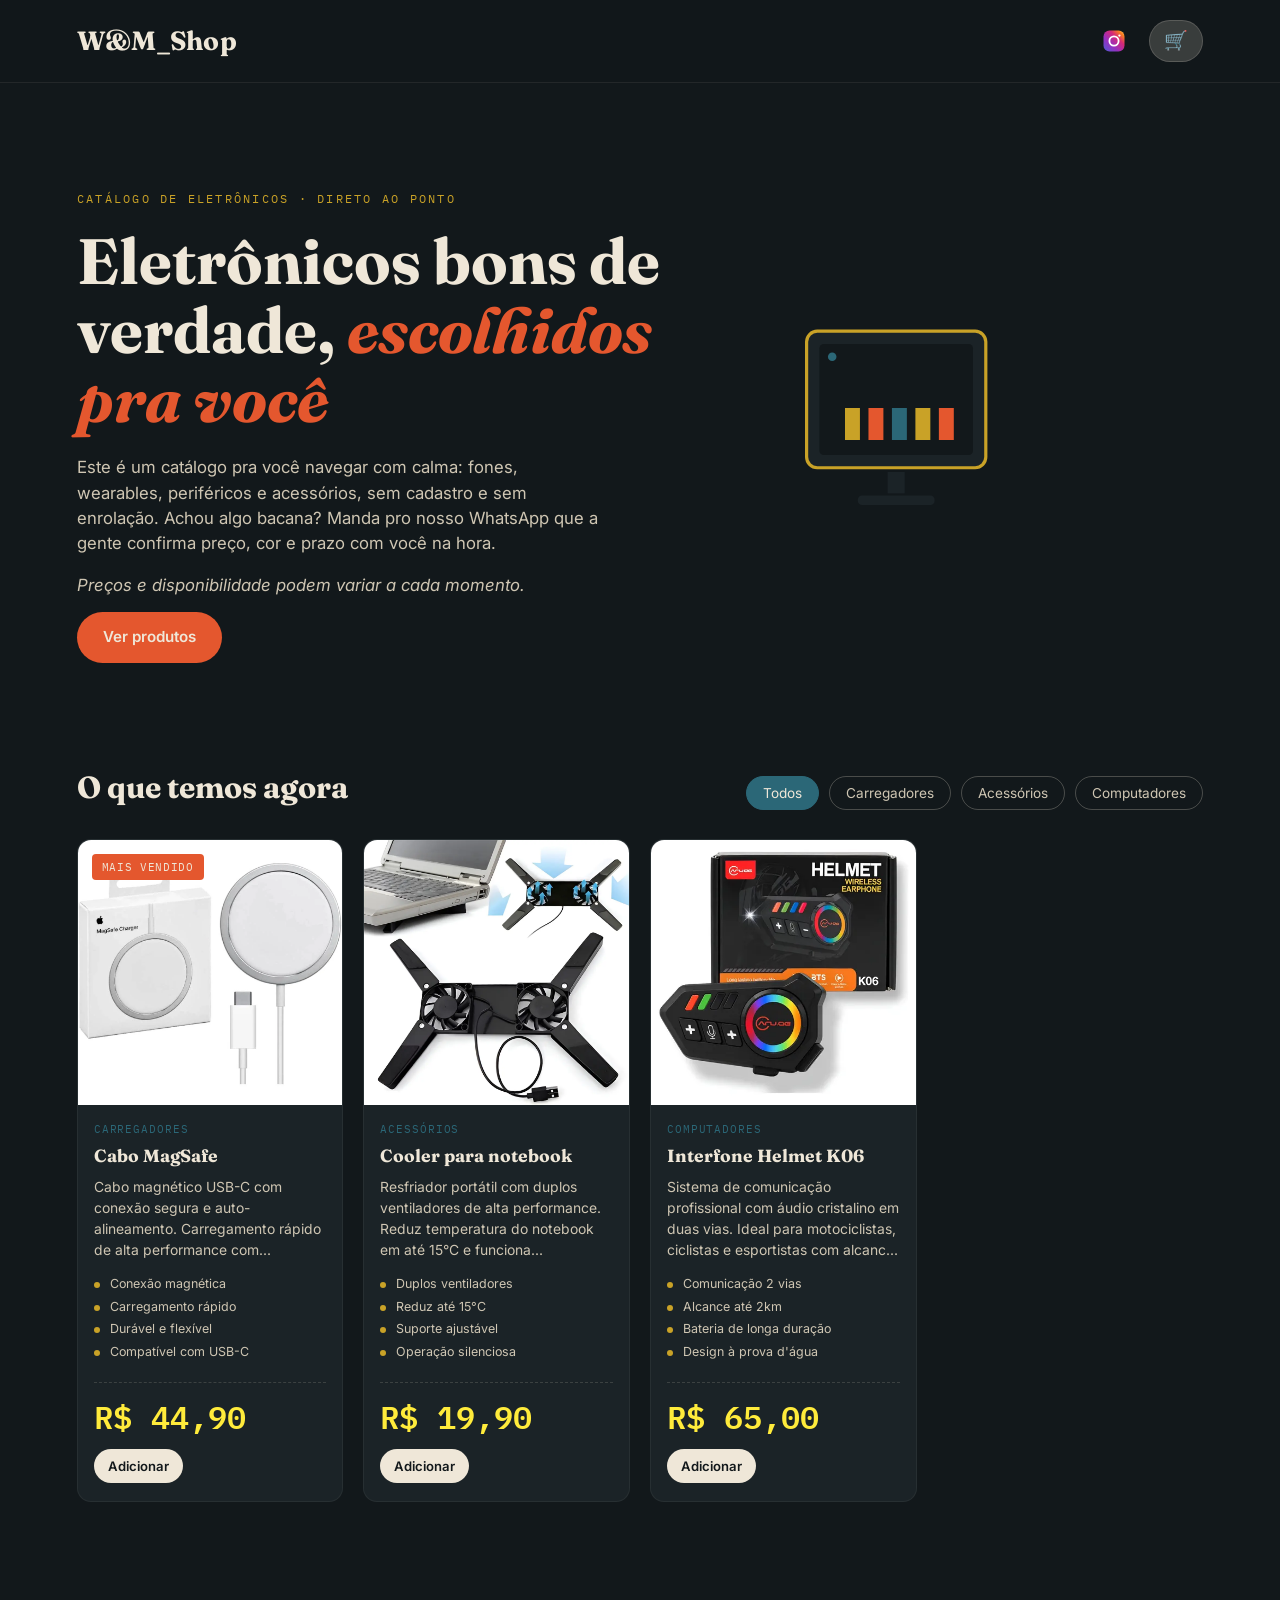
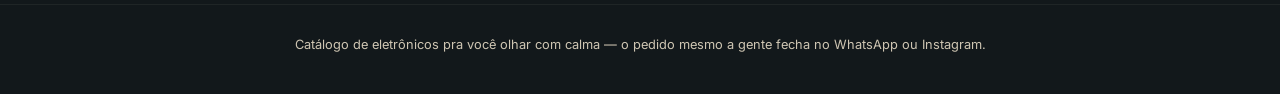
==== index.html @ 08e1e976 "frase alterada" ====
<!DOCTYPE html>
<!--
  ============================================================================
  index.html
  ----------------------------------------------------------------------------
  PACOTE: frontend/  (raiz da landing page)
  RESPONSABILIDADE: estrutura da página. Só HTML — nenhuma lógica aqui.

  Ordem de carregamento dos scripts (importa!):
  1. products.js  -> dados
  2. cart.js      -> estado do carrinho
  3. whatsapp.js  -> monta o link de finalização
  4. main.js      -> junta tudo e desenha na tela
  ============================================================================
-->
<html lang="pt-BR">
<head>
  <meta charset="UTF-8" />
  <meta name="viewport" content="width=device-width, initial-scale=1.0" />
  <title>W&M_Shop</title>
  <link rel="stylesheet" href="css/style.css" />
</head>
<body>

  <!-- ===================== TOPBAR ===================== -->
  <header class="topbar">
    <div class="brand">W&M_Shop</div>
    <div class="topbar-actions">
      <!-- Ícone do Instagram com o fundo em degradê nas cores originais do
           app (roxo → rosa → laranja), pra ficar reconhecível de cara. -->
      <a class="icon-link icon-instagram" id="instagram-link" href="#" target="_blank" rel="noopener" title="Ver no Instagram">
        <svg viewBox="0 0 24 24" width="20" height="20">
          <defs>
            <linearGradient id="igGradTop" x1="0" y1="1" x2="1" y2="0">
              <stop offset="0%" stop-color="#4f5bd5" />
              <stop offset="35%" stop-color="#962fbf" />
              <stop offset="65%" stop-color="#d62976" />
              <stop offset="85%" stop-color="#fa7e1e" />
              <stop offset="100%" stop-color="#feda75" />
            </linearGradient>
          </defs>
          <rect x="1.5" y="1.5" width="21" height="21" rx="6" fill="url(#igGradTop)" />
          <circle cx="12" cy="12" r="4.6" fill="none" stroke="#fff" stroke-width="1.8" />
          <circle cx="17.4" cy="6.6" r="1.15" fill="#fff" />
        </svg>
      </a>
      <button class="cart-toggle" id="cart-toggle" aria-label="Carrinho">
        <span class="cart-icon" aria-hidden="true">🛒</span>
        <span class="cart-count" id="cart-count">0</span>
      </button>
    </div>
  </header>

  <!-- ===================== HERO ===================== -->
  <section class="hero">
    <div class="hero-copy">
      <span class="hero-eyebrow">catálogo de eletrônicos · direto ao ponto</span>
      <h1>Eletrônicos bons de verdade, <em>escolhidos pra você</em></h1>
      <p>
        Este é um catálogo pra você navegar com calma: fones, wearables,
        periféricos e acessórios, sem cadastro e sem enrolação. Achou algo
        bacana? Manda pro nosso WhatsApp que a gente confirma preço, cor e
        prazo com você na hora.
      </p>
      <p class="hero-subtext">
        Preços e disponibilidade podem variar a cada momento.
      </p>
      <div class="hero-actions">
        <a href="#catalogo" class="btn-primary">Ver produtos</a>
      </div>
    </div>

    <!-- Animação decorativa: um computador de frente pro visitante, com uma
         telinha animada (barras tipo "gráfico" pulsando + luz piscando),
         reforçando visualmente "catálogo de eletrônicos" no espaço vazio
         ao lado do texto. Escondida em telas pequenas (ver CSS). -->
    <div class="hero-art" aria-hidden="true">
      <svg viewBox="0 0 240 210" class="chip-svg">
        <g class="monitor-float">
          <!-- base e pé do monitor -->
          <rect x="100" y="150" width="16" height="20" fill="#1B2327" />
          <rect x="72" y="172" width="72" height="9" rx="4" fill="#1B2327" />
          <!-- moldura do monitor -->
          <rect x="24" y="18" width="168" height="128" rx="10" fill="#1B2327" stroke="#C9A227" stroke-width="3" />
          <!-- tela -->
          <rect x="36" y="30" width="144" height="104" rx="4" fill="#12181B" />
          <!-- luz indicadora piscando, tipo "ao vivo" -->
          <circle class="chip-led" cx="48" cy="42" r="4" fill="#2B6777" />
          <!-- barrinhas animadas, tipo gráfico na tela -->
          <rect class="screen-bar bar1" x="60" y="90" width="14" height="30" fill="#C9A227" />
          <rect class="screen-bar bar2" x="82" y="90" width="14" height="30" fill="#E4572E" />
          <rect class="screen-bar bar3" x="104" y="90" width="14" height="30" fill="#2B6777" />
          <rect class="screen-bar bar4" x="126" y="90" width="14" height="30" fill="#C9A227" />
          <rect class="screen-bar bar5" x="148" y="90" width="14" height="30" fill="#E4572E" />
        </g>
      </svg>
    </div>
  </section>

  <!-- ===================== CATÁLOGO ===================== -->
  <section class="catalog-section" id="catalogo">
    <div class="section-heading">
      <h2>O que temos agora</h2>
      <div class="category-filters" id="category-filters"></div>
    </div>
    <div class="product-grid" id="product-grid"></div>
  </section>

  <footer class="footer">
    Catálogo de eletrônicos pra você olhar com calma — o pedido mesmo a gente fecha no WhatsApp ou Instagram.
  </footer>

  <!-- ===================== CARRINHO (DRAWER) ===================== -->
  <div class="cart-overlay" id="cart-overlay"></div>
  <aside class="cart-drawer" id="cart-drawer">
    <div class="cart-header">
      <h3>Sua sacola</h3>
      <button class="cart-close" id="cart-close">✕</button>
    </div>
    <div class="cart-items" id="cart-items"></div>
    <div class="cart-empty" id="cart-empty">
      <span>Sua sacola tá vazia.<br/>Escolhe algo ali no catálogo.</span>
    </div>
    <div class="cart-footer">
      <div class="cart-total-row">
        <span>Total estimado</span>
        <span id="cart-total">R$ 0,00</span>
      </div>
      <button class="btn-whatsapp" id="whatsapp-checkout" disabled>
        <svg viewBox="0 0 24 24" width="18" height="18" fill="currentColor">
          <path d="M12 2a10 10 0 0 0-8.6 15.1L2 22l5.1-1.3A10 10 0 1 0 12 2Zm0 1.8a8.2 8.2 0 0 1 0 16.4 8.1 8.1 0 0 1-4.2-1.2l-.3-.2-3 .8.8-2.9-.2-.3A8.2 8.2 0 0 1 12 3.8Zm-3 4.2c-.2 0-.5 0-.7.3-.2.3-.9.9-.9 2.1s.9 2.5 1 2.6c.1.2 1.8 2.8 4.5 3.9 2.2.9 2.7.7 3.2.7.5 0 1.6-.6 1.8-1.2.2-.6.2-1.2.2-1.3-.1-.1-.3-.2-.5-.3l-2-1c-.3-.1-.5-.1-.6.1l-.9 1.1c-.2.2-.3.2-.6.1-.3-.1-1.2-.5-2.2-1.4-.8-.7-1.4-1.6-1.5-1.9-.2-.3 0-.4.1-.6l.5-.6c.2-.2.2-.4.3-.6.1-.2 0-.4 0-.6l-.9-2.1c-.2-.5-.4-.4-.6-.4h-.6Z"/>
        </svg>
        Fechar pedido no WhatsApp
      </button>
      <a class="btn-instagram" id="instagram-cart-link" href="#" target="_blank" rel="noopener">
        <svg viewBox="0 0 24 24" width="16" height="16" fill="none" stroke="currentColor" stroke-width="1.8">
          <rect x="3" y="3" width="18" height="18" rx="5" />
          <circle cx="12" cy="12" r="4.2" />
          <circle cx="17.2" cy="6.8" r="1.1" fill="currentColor" stroke="none" />
        </svg>
        Fechar pedido no Instagram
      </a>
      <p class="cart-note">
        Você vai pro WhatsApp/Instagram com o pedido já escrito.
      </p>
    </div>
  </aside>

  <!-- ===================== AVISO DE ITEM ADICIONADO (toast) ===================== -->
  <!-- Some sozinho depois de alguns segundos, ou some se o cliente clicar nele
       para ir direto pro carrinho. Fica escondido por padrão (classe is-visible
       controla a exibição, alternada pelo main.js). -->
  <button class="cart-toast" id="cart-toast">
    <span class="cart-toast-check">✓</span>
    <span class="cart-toast-text">
      <span class="cart-toast-title">Item adicionado</span>
      <span class="cart-toast-cta">Finalizar compra e ir para carrinho →</span>
    </span>
  </button>

  <!-- Scripts: dados -> estado -> integração -> interface -->
  <script src="js/products.js"></script>
  <script src="js/cart.js"></script>
  <script src="js/whatsapp.js"></script>
  <script src="js/social.js"></script>
  <script src="js/main.js"></script>
</body>
</html>
---- css/style.css ----
/* ==========================================================================
   style.css
   --------------------------------------------------------------------------
   PACOTE: frontend/css
   RESPONSABILIDADE: toda a aparência visual do catálogo.

   Esta é a paleta e o fundo da primeira versão do projeto (tema escuro,
   editorial), reaplicados por cima de todas as melhorias feitas depois:
   grid responsivo (2/3/4 colunas), animação do computador no hero, toast
   de "item adicionado", pulso no ícone da sacola e as cores de marca do
   Instagram/WhatsApp.

   Paleta:
   --ink       #12181B  fundo principal (azul-petróleo bem escuro)
   --ink-soft  #1B2327  fundo dos cards e do carrinho
   --paper     #EFE7D8  texto claro / papel
   --paper-dim #CFC6B3  texto secundário
   --coral     #E4572E  acento principal (CTAs, tags de destaque)
   --teal      #2B6777  acento secundário (categorias, detalhes, hover)
   --gold      #C9A227  acento terciário (preços, selos)
   --instagram #C1366E  cor de marca usada só no rótulo/ícone do Instagram

   Tipografia:
   --font-display: "Fraunces"       -> títulos, personalidade editorial
   --font-body:    "Inter"          -> textos corridos
   --font-mono:    "IBM Plex Mono"  -> preços e rótulos (efeito "etiqueta")
   ========================================================================== */

@import url("https://fonts.googleapis.com/css2?family=Fraunces:ital,wght@0,600;0,700;1,500&family=Inter:wght@400;500;600&family=IBM+Plex+Mono:wght@500;600&display=swap");

:root {
  --ink: #12181b;
  --ink-soft: #1b2327;
  --paper: #efe7d8;
  --paper-dim: #cfc6b3;
  --coral: #e4572e;
  --teal: #2b6777;
  --gold: #c9a227;
  --instagram: #c1366e;

  --font-display: "Fraunces", serif;
  --font-body: "Inter", sans-serif;
  --font-mono: "IBM Plex Mono", monospace;

  --radius: 14px;
}

* { box-sizing: border-box; }
html { scroll-behavior: smooth; }

body {
  margin: 0;
  background: var(--ink);
  color: var(--paper);
  font-family: var(--font-body);
  line-height: 1.5;
}

img { max-width: 100%; display: block; }
button { font-family: inherit; cursor: pointer; border: none; }

/* ---------- Topbar ---------- */

.topbar {
  position: sticky;
  top: 0;
  z-index: 20;
  display: flex;
  align-items: center;
  justify-content: space-between;
  padding: 18px 6vw;
  background: rgba(18, 24, 27, 0.9);
  backdrop-filter: blur(8px);
  border-bottom: 1px solid rgba(239, 231, 216, 0.08);
}

/* Nome da loja um pouco maior, como pedido, pra ler de longe fácil */
.brand {
  font-family: var(--font-display);
  font-weight: 700;
  font-size: 1.65rem;
  letter-spacing: 0.01em;
}
.brand span { color: var(--coral); }

.topbar-actions { display: flex; align-items: center; gap: 12px; }

.icon-link {
  display: flex;
  align-items: center;
  justify-content: center;
  width: 40px;
  height: 40px;
  border-radius: 999px;
  border: 1px solid rgba(239, 231, 216, 0.3);
  color: var(--paper);
  font-size: 1.1rem;
  text-decoration: none;
  transition: border-color 0.15s ease, transform 0.15s ease;
}
.icon-link:hover { border-color: var(--teal); transform: translateY(-1px); }

/* Ícone do Instagram: mantém as cores originais do app (degradê), então
   não deixamos a borda/hover genéricos do .icon-link disfarçarem isso. */
.icon-instagram {
  border: none;
  border-radius: 8px;
  overflow: hidden;
  width: 46px;
  height: 46px;
}
.icon-instagram:hover { transform: scale(1.06); }

.icon-instagram svg {
  width: 24px;
  height: 24px;
  display: block;
}

.cart-toggle {
  position: relative;
  background: rgba(239, 231, 216, 0.18);
  color: var(--paper);
  padding: 10px 14px;
  border-radius: 999px;
  font-weight: 600;
  font-size: 0.9rem;
  display: flex;
  align-items: center;
  justify-content: center;
  gap: 8px;
  transform-origin: center;
  transition: transform 0.15s ease;
  border: 1px solid rgba(239, 231, 216, 0.18);
}
.cart-toggle:hover { transform: translateY(-1px); }

.cart-icon {
  font-size: 1.2rem;
  line-height: 1;
  display: inline-flex;
  align-items: center;
  justify-content: center;
}

/* Animação de "pulso" ao adicionar item — reservada só para este momento. */
@keyframes cart-bump {
  0%   { transform: scale(1); }
  35%  { transform: scale(1.16); }
  100% { transform: scale(1); }
}
.cart-toggle.is-bumping { animation: cart-bump 0.32s ease; }

.cart-count {
  background: var(--coral);
  color: var(--paper);
  font-family: var(--font-mono);
  font-size: 0.75rem;
  min-width: 20px;
  height: 20px;
  border-radius: 999px;
  display: none;
  align-items: center;
  justify-content: center;
  padding: 0 5px;
}
.cart-count.is-visible { display: flex; }

/* ---------- Hero ---------- */

.hero {
  position: relative;
  display: flex;
  align-items: center;
  gap: 5vw;
  padding: 8vw 6vw 6vw;
  overflow: hidden;
}

.hero-copy { max-width: 640px; flex: 1; }

.hero-eyebrow {
  font-family: var(--font-mono);
  font-size: 0.78rem;
  letter-spacing: 0.18em;
  text-transform: uppercase;
  color: var(--gold);
  display: inline-block;
  margin-bottom: 18px;
}

.hero h1 {
  font-family: var(--font-display);
  font-weight: 700;
  font-size: clamp(2.4rem, 5.6vw, 4rem);
  line-height: 1.08;
  margin: 0 0 22px;
}
.hero h1 em { font-style: italic; color: var(--coral); }

.hero p {
  max-width: 48ch;
  color: var(--paper-dim);
  font-size: 1.05rem;
  margin-bottom: 14px;
}

.hero-subtext {
  font-size: 0.92rem;
  color: var(--gold);
  font-style: italic;
  margin-bottom: 26px;
}

.btn-primary {
  display: inline-block;
  background: var(--coral);
  color: var(--paper);
  padding: 14px 26px;
  border-radius: 999px;
  font-weight: 600;
  font-size: 0.95rem;
  text-decoration: none;
  transition: transform 0.15s ease, box-shadow 0.15s ease;
}
.btn-primary:hover { transform: translateY(-2px); box-shadow: 0 10px 24px rgba(228, 87, 46, 0.35); }

/* ---------- Animação decorativa do hero (computador) ---------- */

.hero-art {
  flex-shrink: 0;
  width: clamp(160px, 20vw, 260px);
  display: flex;
  align-items: center;
  justify-content: center;
}
.chip-svg { width: 100%; height: auto; overflow: visible; }

@keyframes monitor-float {
  0%, 100% { transform: translateY(0); }
  50% { transform: translateY(-10px); }
}
.monitor-float { animation: monitor-float 4.5s ease-in-out infinite; transform-origin: center; }

@keyframes led-blink {
  0%, 100% { opacity: 1; }
  50% { opacity: 0.25; }
}
.chip-led { animation: led-blink 1.6s ease-in-out infinite; }

.screen-bar {
  transform-box: fill-box;
  transform-origin: bottom;
  animation: bar-pulse 1.8s ease-in-out infinite;
}
@keyframes bar-pulse {
  0%, 100% { transform: scaleY(0.4); }
  50% { transform: scaleY(1); }
}
.bar1 { animation-delay: 0s; }
.bar2 { animation-delay: 0.25s; }
.bar3 { animation-delay: 0.5s; }
.bar4 { animation-delay: 0.75s; }
.bar5 { animation-delay: 0.35s; }

/* ---------- Filtros ---------- */

.catalog-section { padding: 2vw 6vw 8vw; }

.section-heading {
  display: flex;
  align-items: baseline;
  justify-content: space-between;
  flex-wrap: wrap;
  gap: 14px;
  margin-bottom: 28px;
}

.section-heading h2 {
  font-family: var(--font-display);
  font-size: 1.9rem;
  margin: 0;
}

.category-filters { display: flex; gap: 10px; flex-wrap: wrap; }

.filter-chip {
  background: transparent;
  border: 1px solid rgba(239, 231, 216, 0.25);
  color: var(--paper-dim);
  padding: 8px 16px;
  border-radius: 999px;
  font-size: 0.85rem;
  transition: all 0.15s ease;
}
.filter-chip.is-active,
.filter-chip:hover { background: var(--teal); border-color: var(--teal); color: var(--paper); }

/* ---------- Grid de produtos ---------- */
/* Mobile: 2 por fileira. Tablet: 3. Desktop amplo: 4. */

.product-grid {
  display: grid;
  grid-template-columns: repeat(2, 1fr);
  gap: 20px 14px;
}
@media (min-width: 720px) {
  .product-grid { grid-template-columns: repeat(3, 1fr); gap: 22px 20px; }
}
@media (min-width: 1140px) {
  .product-grid { grid-template-columns: repeat(4, 1fr); }
}

.product-card {
  position: relative;
  background: var(--ink-soft);
  border-radius: var(--radius);
  overflow: hidden;
  border: 1px solid rgba(239, 231, 216, 0.06);
  display: flex;
  flex-direction: column;
  transition: transform 0.18s ease, border-color 0.18s ease;
}
.product-card:hover { transform: translateY(-4px); border-color: rgba(228, 87, 46, 0.4); }

.product-tag {
  position: absolute;
  top: 14px;
  left: 14px;
  z-index: 2;
  background: var(--coral);
  color: var(--paper);
  font-family: var(--font-mono);
  font-size: 0.68rem;
  letter-spacing: 0.06em;
  text-transform: uppercase;
  padding: 5px 10px;
  border-radius: 4px;
}

.product-media {
  aspect-ratio: 1 / 1;
  background: var(--ink);
}
.product-media img { width: 100%; height: 100%; object-fit: cover; }

.product-body { padding: 16px 16px 18px; display: flex; flex-direction: column; gap: 6px; flex: 1; }

.product-category {
  font-family: var(--font-mono);
  font-size: 0.7rem;
  text-transform: uppercase;
  letter-spacing: 0.08em;
  color: var(--teal);
}

.product-name { font-family: var(--font-display); font-size: 1.1rem; margin: 2px 0 4px; line-height: 1.25; }

/* Descrição com mais espaço, como pedido */
.product-desc {
  color: var(--paper-dim);
  font-size: 0.87rem;
  margin: 0 0 8px;
  line-height: 1.5;
  display: -webkit-box;
  -webkit-line-clamp: 4;
  -webkit-box-orient: vertical;
  overflow: hidden;
}

.product-features {
  list-style: none;
  padding: 0;
  margin: 0 0 14px;
  display: flex;
  flex-direction: column;
  gap: 4px;
}
.product-features li {
  font-size: 0.78rem;
  color: var(--paper-dim);
  padding-left: 16px;
  position: relative;
}
.product-features li::before {
  content: "";
  position: absolute;
  left: 0;
  top: 7px;
  width: 6px;
  height: 6px;
  background: var(--gold);
  border-radius: 50%;
}

.product-footer {
  margin-top: auto;
  display: flex;
  align-items: center;
  justify-content: space-between;
  padding-top: 10px;
  border-top: 1px dashed rgba(239, 231, 216, 0.15);
  gap: 8px;
  flex-wrap: wrap;
}

.product-price { font-family: var(--font-mono); font-weight: 600; color: #FFEB3B; font-size: 2rem; }

.btn-add {
  background: var(--paper);
  color: var(--ink);
  font-weight: 600;
  font-size: 0.82rem;
  padding: 9px 14px;
  border-radius: 999px;
}
.btn-add:hover { background: var(--coral); color: var(--paper); }

/* ---------- Carrinho (drawer) ---------- */

.cart-overlay {
  position: fixed;
  inset: 0;
  background: rgba(0, 0, 0, 0.5);
  opacity: 0;
  pointer-events: none;
  transition: opacity 0.2s ease;
  z-index: 30;
}
.cart-overlay.is-open { opacity: 1; pointer-events: auto; }

.cart-drawer {
  position: fixed;
  top: 0;
  right: 0;
  height: 100%;
  width: min(400px, 92vw);
  background: var(--ink-soft);
  border-left: 1px solid rgba(239, 231, 216, 0.1);
  z-index: 31;
  transform: translateX(100%);
  transition: transform 0.25s ease;
  display: flex;
  flex-direction: column;
}
.cart-drawer.is-open { transform: translateX(0); }

.cart-header {
  padding: 20px 22px;
  display: flex;
  align-items: center;
  justify-content: space-between;
  border-bottom: 1px solid rgba(239, 231, 216, 0.08);
}
.cart-header h3 { font-family: var(--font-display); margin: 0; font-size: 1.3rem; }
.cart-close { background: transparent; color: var(--paper); font-size: 1.3rem; }

.cart-items { flex: 1; overflow-y: auto; padding: 14px 22px; display: flex; flex-direction: column; gap: 14px; }

.cart-empty {
  display: flex;
  flex-direction: column;
  align-items: center;
  justify-content: center;
  color: var(--paper-dim);
  gap: 8px;
  padding: 40px 0;
  text-align: center;
  font-size: 0.9rem;
}

.cart-item {
  display: grid;
  grid-template-columns: 56px 1fr auto;
  gap: 12px;
  align-items: center;
}
.cart-item img { width: 56px; height: 56px; object-fit: cover; border-radius: 8px; }
.cart-item-name { margin: 0; font-size: 0.88rem; font-weight: 500; }
.cart-item-price { margin: 2px 0 6px; font-family: var(--font-mono); font-size: 1.2rem; color: #FFEB3B; }

.qty-control { display: flex; align-items: center; gap: 10px; }
.qty-btn {
  background: rgba(239, 231, 216, 0.08);
  color: var(--paper);
  width: 22px;
  height: 22px;
  border-radius: 6px;
  font-size: 0.9rem;
  line-height: 1;
}
.cart-item-remove { background: transparent; color: var(--paper-dim); font-size: 0.9rem; }
.cart-item-remove:hover { color: var(--coral); }

.cart-footer {
  padding: 18px 22px 22px;
  border-top: 1px solid rgba(239, 231, 216, 0.08);
}
.cart-total-row {
  display: flex;
  justify-content: space-between;
  align-items: baseline;
  margin-bottom: 14px;
}
.cart-total-row span:first-child { color: var(--paper-dim); font-size: 0.85rem; }
.cart-total-row span:last-child { font-family: var(--font-mono); font-size: 1.8rem; color: #FFEB3B; }

.btn-whatsapp {
  width: 100%;
  background: #25d366;
  color: #0b3d20;
  padding: 14px;
  border-radius: 999px;
  font-weight: 700;
  font-size: 0.95rem;
  display: flex;
  align-items: center;
  justify-content: center;
  gap: 8px;
  transition: transform 0.15s ease;
}
.btn-whatsapp:hover:not(:disabled) { transform: translateY(-2px); }
.btn-whatsapp:disabled { opacity: 0.4; cursor: not-allowed; }

/* Rótulo do Instagram no carrinho, nas cores de marca (rosa/roxo) */
.btn-instagram {
  width: 100%;
  margin-top: 10px;
  background: transparent;
  border: 1.5px solid var(--instagram);
  color: var(--instagram);
  padding: 12px;
  border-radius: 999px;
  font-weight: 600;
  font-size: 0.85rem;
  display: flex;
  align-items: center;
  justify-content: center;
  gap: 8px;
  text-decoration: none;
  transition: background 0.15s ease, color 0.15s ease;
}
.btn-instagram:hover { background: var(--instagram); color: var(--paper); }

.cart-note {
  margin: 10px 0 0;
  font-size: 0.72rem;
  color: var(--paper-dim);
  text-align: center;
}

/* ---------- Toast: "item adicionado, finalizar pedido" ---------- */

.cart-toast {
  position: fixed;
  right: 24px;
  bottom: 24px;
  z-index: 32;
  display: flex;
  align-items: center;
  gap: 12px;
  background: var(--ink-soft);
  color: var(--paper);
  padding: 14px 20px;
  border-radius: 999px;
  border: 1.5px solid var(--gold);
  box-shadow: 0 8px 24px rgba(0,0,0,0.4);
  max-width: min(340px, calc(100vw - 32px));
  text-align: left;

  opacity: 0;
  transform: translateY(16px) scale(0.96);
  pointer-events: none;
  transition: opacity 0.22s ease, transform 0.22s ease;
}
.cart-toast.is-visible {
  opacity: 1;
  transform: translateY(0) scale(1);
  pointer-events: auto;
}

.cart-toast-check {
  flex-shrink: 0;
  width: 28px;
  height: 28px;
  border-radius: 50%;
  background: var(--teal);
  color: var(--paper);
  display: flex;
  align-items: center;
  justify-content: center;
  font-size: 0.9rem;
  font-weight: 700;
}

.cart-toast-text {
  display: flex;
  flex-direction: column;
  gap: 2px;
  font-size: 0.82rem;
  line-height: 1.3;
}
.cart-toast-title { color: var(--paper); font-weight: 600; font-size: 0.76rem; opacity: 0.85; }
.cart-toast-cta { color: var(--gold); font-weight: 700; font-size: 0.88rem; }

/* ---------- Rodapé ---------- */

.footer {
  padding: 30px 6vw 40px;
  text-align: center;
  color: var(--paper-dim);
  font-size: 0.8rem;
  border-top: 1px solid rgba(239, 231, 216, 0.06);
}

/* ---------- Responsivo ---------- */

@media (max-width: 860px) {
  .hero-art { width: clamp(110px, 26vw, 160px); }
}

@media (max-width: 640px) {
  .hero { flex-direction: column; align-items: flex-start; gap: 24px; padding: 12vw 5vw 8vw; }
  .hero-art { width: 130px; align-self: center; }
  .topbar { padding: 16px 5vw; }
  .brand { font-size: 1.3rem; }
}

@media (max-width: 460px) {
  .product-grid { gap: 14px 10px; }
  .product-body { padding: 12px 12px 14px; }
  .product-name { font-size: 0.92rem; }
  .product-desc { -webkit-line-clamp: 2; font-size: 0.78rem; }
  .product-features { display: none; }
  .product-footer { flex-direction: column; align-items: flex-start; gap: 8px; }
  .btn-add { width: 100%; text-align: center; }
  .cart-toast { right: 12px; bottom: 12px; left: 12px; max-width: none; }
}
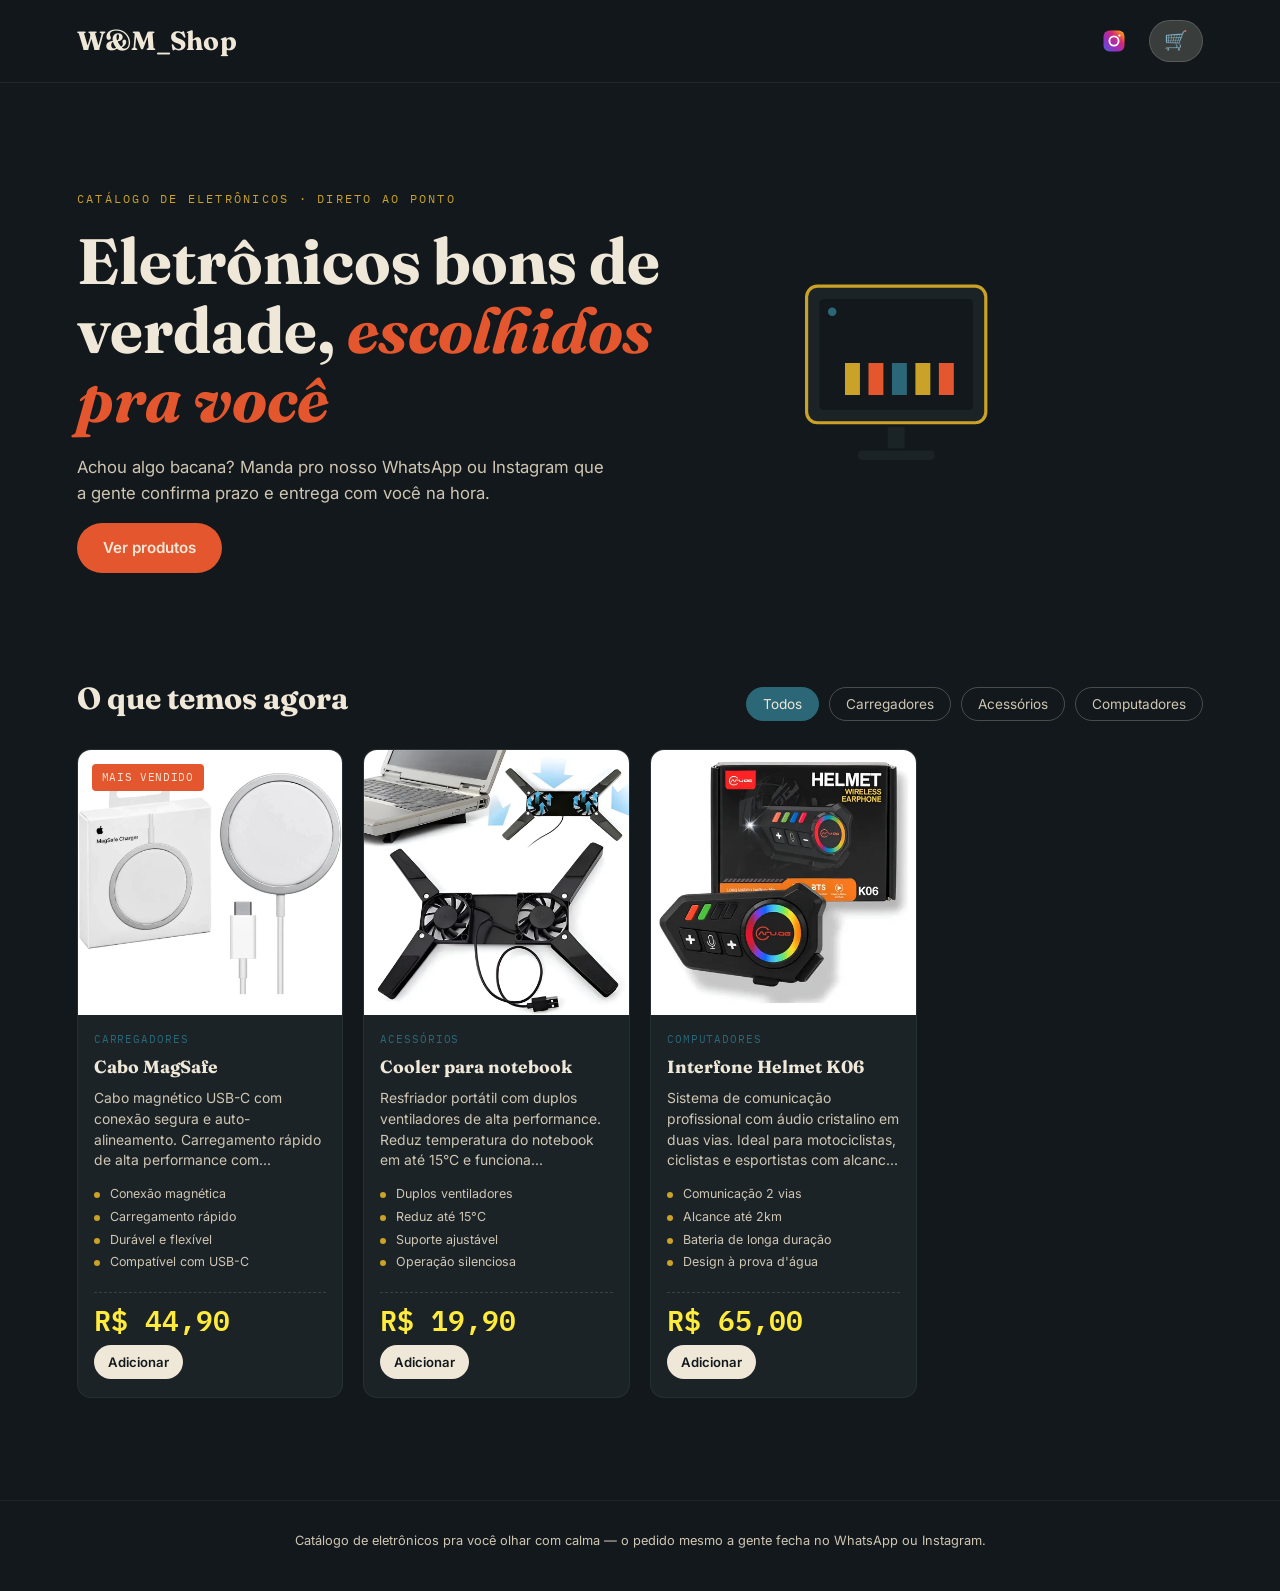
==== commit 7e7df016: "texto editado" ====
--- a/index.html
+++ b/index.html
@@ -57,13 +57,12 @@
       <span class="hero-eyebrow">catálogo de eletrônicos · direto ao ponto</span>
       <h1>Eletrônicos bons de verdade, <em>escolhidos pra você</em></h1>
       <p>
-        Este é um catálogo pra você navegar com calma: fones, wearables,
-        periféricos e acessórios, sem cadastro e sem enrolação. Achou algo
-        bacana? Manda pro nosso WhatsApp que a gente confirma preço, cor e
-        prazo com você na hora.
+        Achou algo
+        bacana? Manda pro nosso WhatsApp ou Instagram que a gente confirma prazo e entrega
+        com você na hora.
       </p>
       <p class="hero-subtext">
-        Preços e disponibilidade podem variar a cada momento.
+  
       </p>
       <div class="hero-actions">
         <a href="#catalogo" class="btn-primary">Ver produtos</a>
--- a/css/style.css
+++ b/css/style.css
@@ -404,7 +404,13 @@
   flex-wrap: wrap;
 }
 
-.product-price { font-family: var(--font-mono); font-weight: 600; color: #FFEB3B; font-size: 2rem; }
+.product-price {
+  font-family: var(--font-mono);
+  font-weight: 600;
+  color: #FFEB3B;
+  font-size: clamp(1.15rem, 2.2vw, 2rem);
+  line-height: 1.2;
+}
 
 .btn-add {
   background: var(--paper);
@@ -477,7 +483,12 @@
 }
 .cart-item img { width: 56px; height: 56px; object-fit: cover; border-radius: 8px; }
 .cart-item-name { margin: 0; font-size: 0.88rem; font-weight: 500; }
-.cart-item-price { margin: 2px 0 6px; font-family: var(--font-mono); font-size: 1.2rem; color: #FFEB3B; }
+.cart-item-price {
+  margin: 2px 0 6px;
+  font-family: var(--font-mono);
+  font-size: clamp(0.95rem, 2.5vw, 1.2rem);
+  color: #FFEB3B;
+}
 
 .qty-control { display: flex; align-items: center; gap: 10px; }
 .qty-btn {
@@ -503,7 +514,11 @@
   margin-bottom: 14px;
 }
 .cart-total-row span:first-child { color: var(--paper-dim); font-size: 0.85rem; }
-.cart-total-row span:last-child { font-family: var(--font-mono); font-size: 1.8rem; color: #FFEB3B; }
+.cart-total-row span:last-child {
+  font-family: var(--font-mono);
+  font-size: clamp(1.25rem, 5vw, 1.8rem);
+  color: #FFEB3B;
+}
 
 .btn-whatsapp {
   width: 100%;
@@ -547,6 +562,23 @@
   font-size: 0.72rem;
   color: var(--paper-dim);
   text-align: center;
+}
+
+@media (max-width: 640px) {
+  .product-footer {
+    flex-direction: column;
+    align-items: stretch;
+  }
+
+  .product-price {
+    font-size: clamp(1.1rem, 6vw, 1.7rem);
+    width: 100%;
+  }
+
+  .btn-add {
+    width: 100%;
+    min-height: 42px;
+  }
 }
 
 /* ---------- Toast: "item adicionado, finalizar pedido" ---------- */
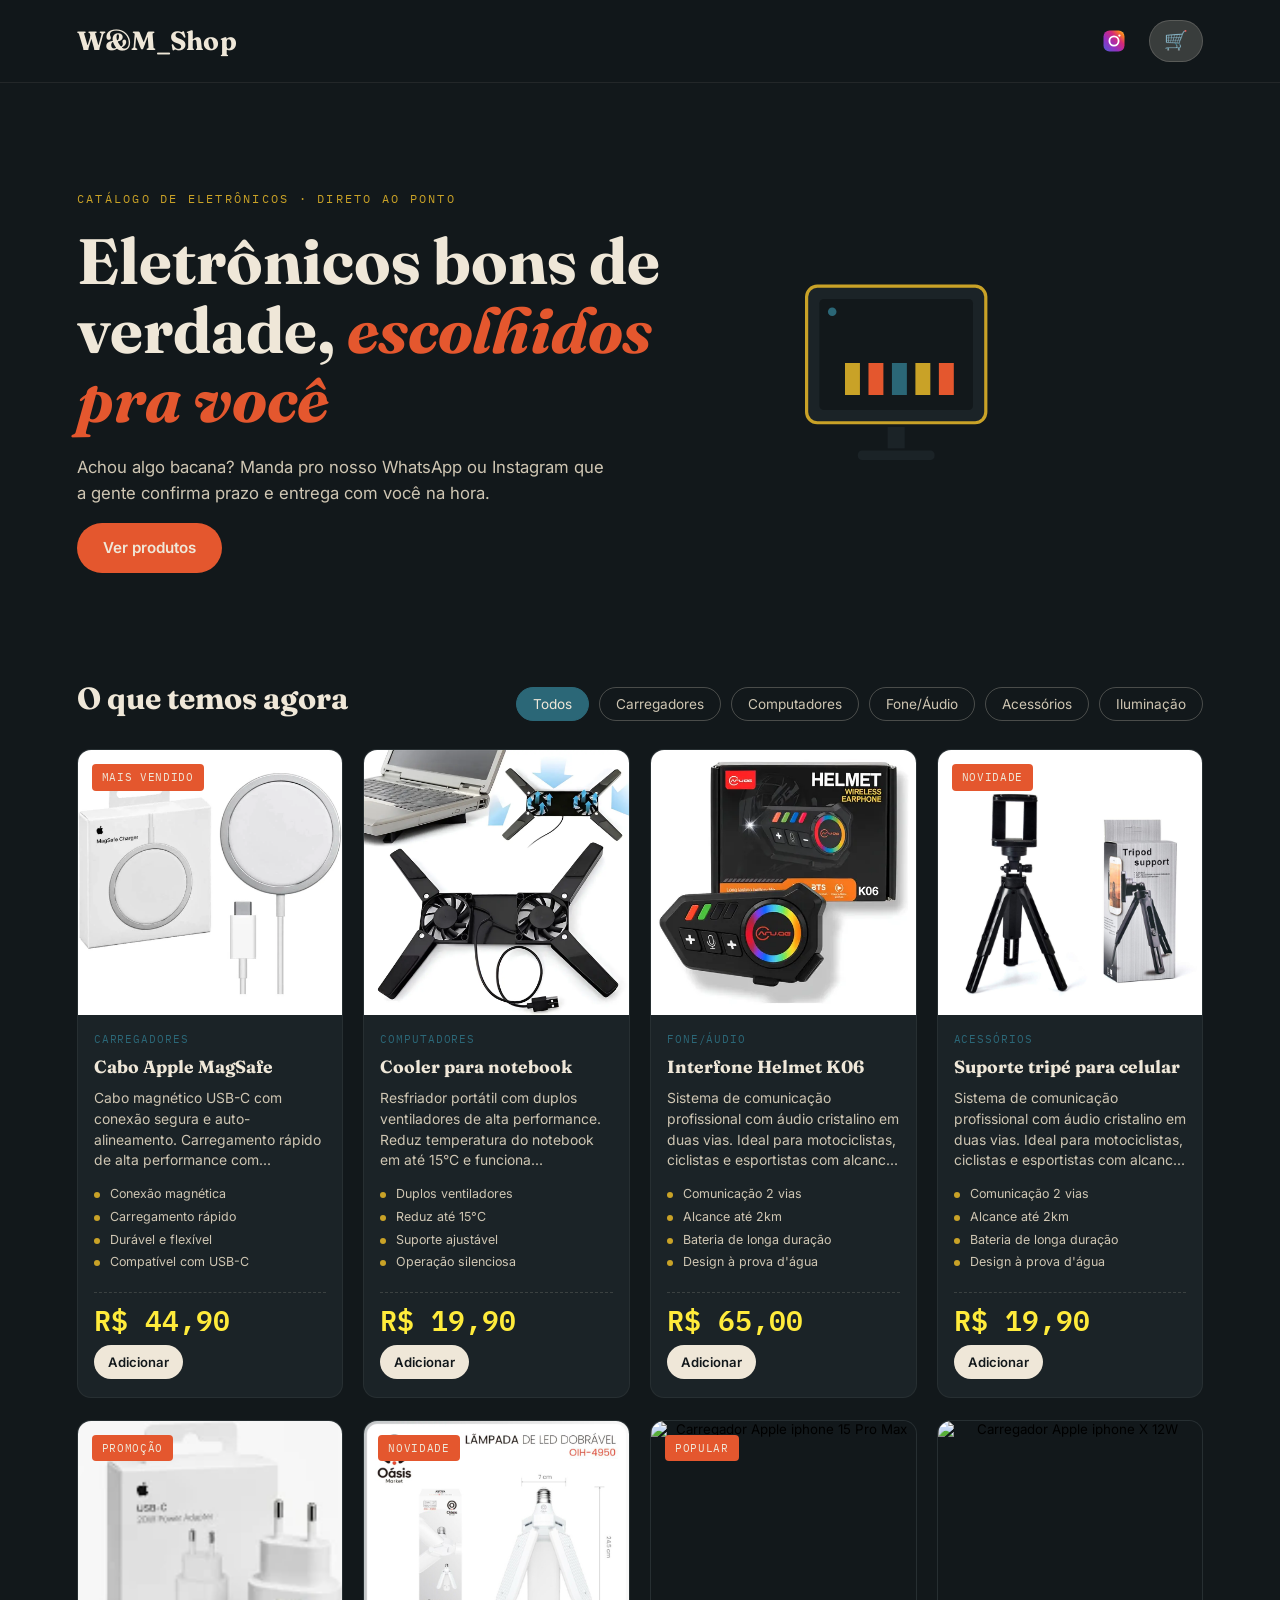
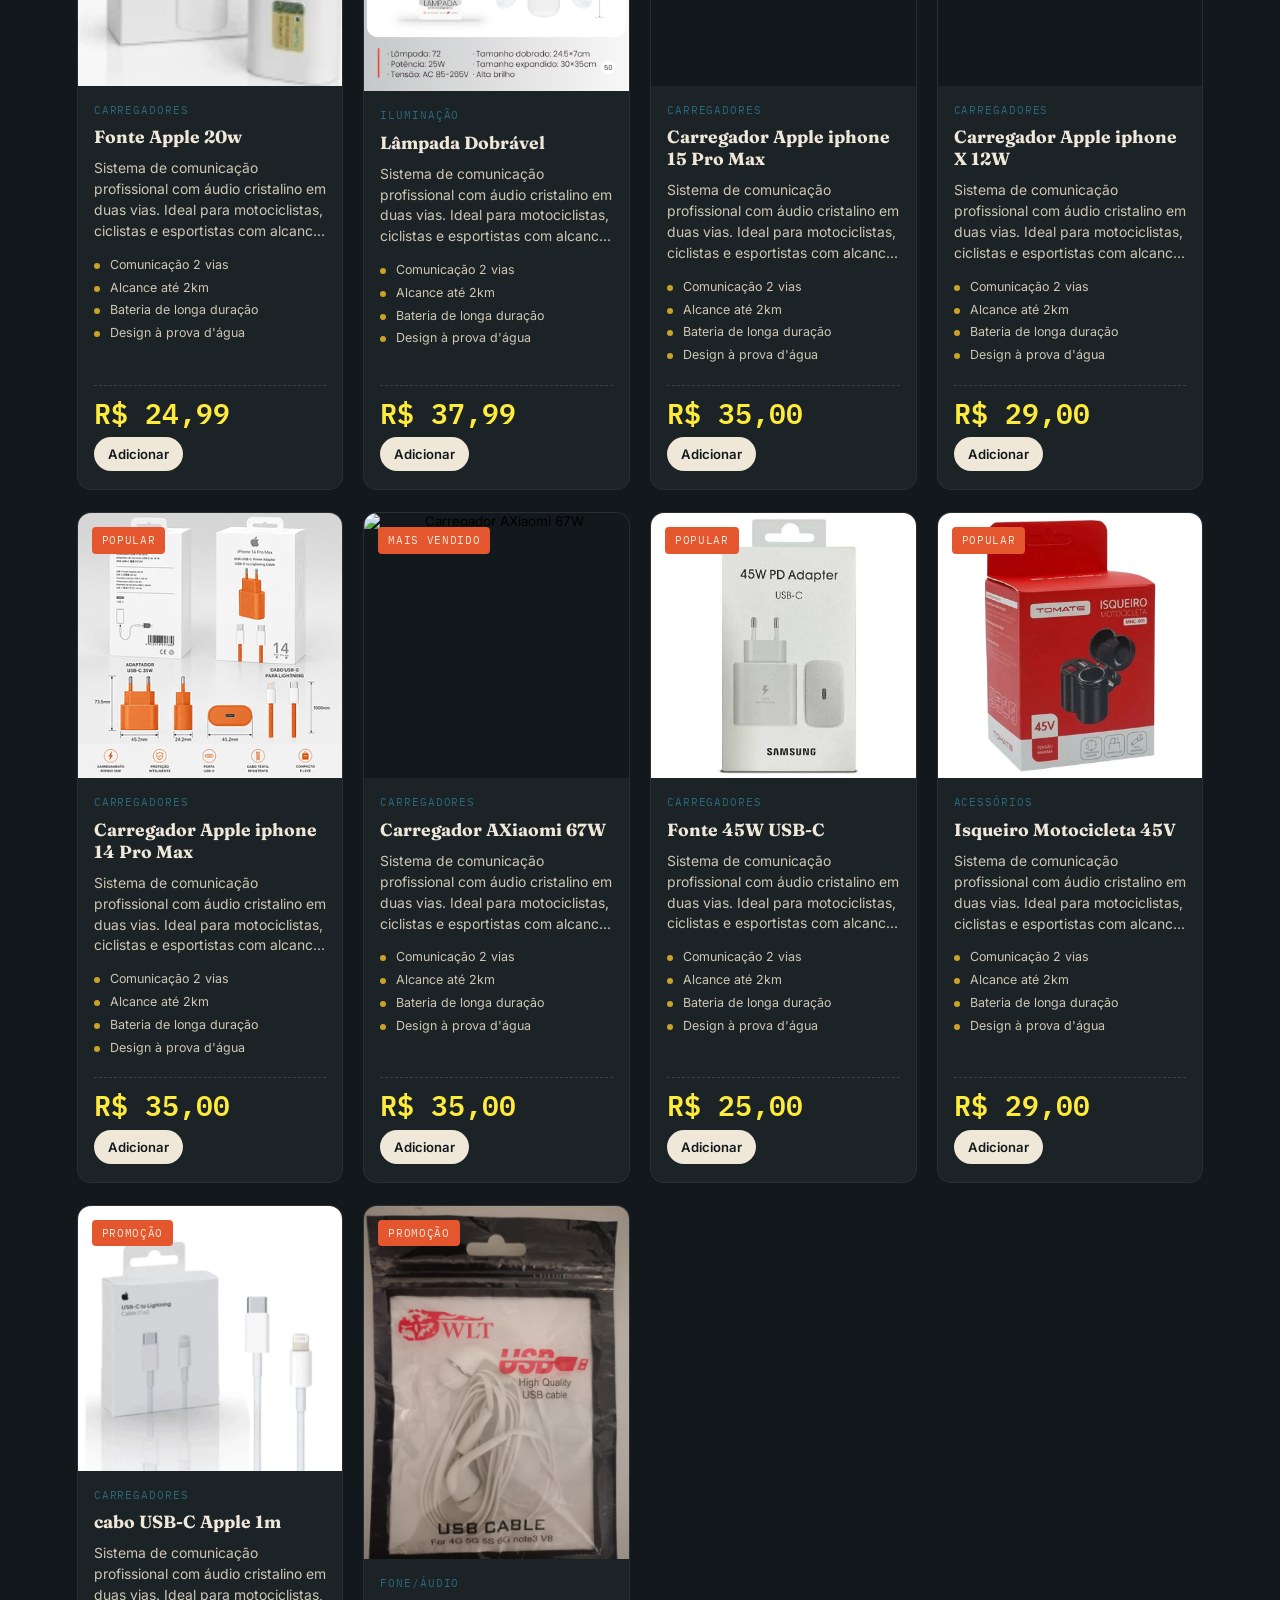
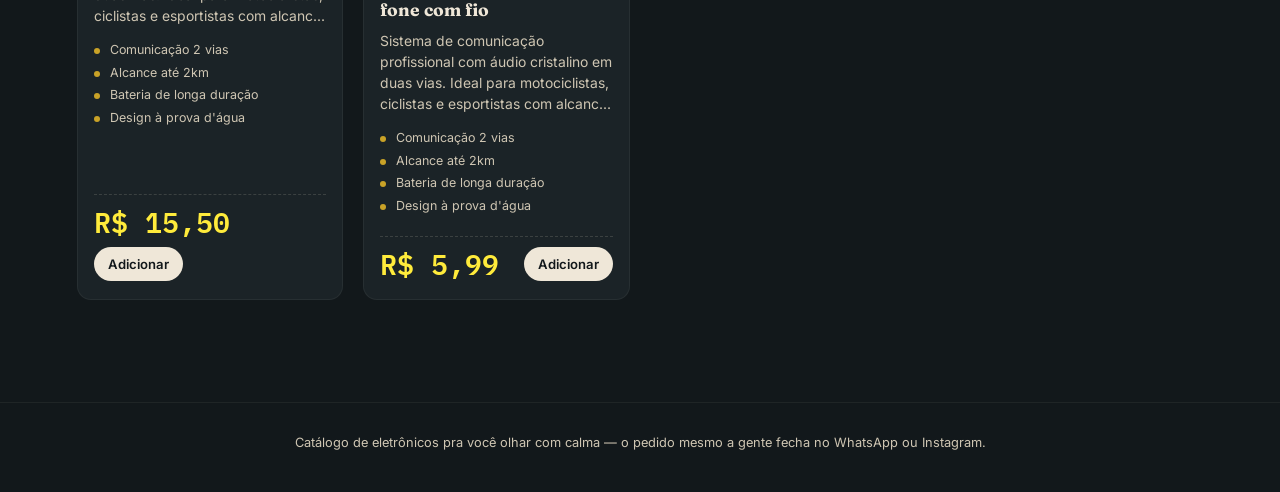
==== commit acc57171: "features: produtos adicionados" ====
--- a/index.html
+++ b/index.html
@@ -111,6 +111,18 @@
 
   <!-- ===================== CARRINHO (DRAWER) ===================== -->
   <div class="cart-overlay" id="cart-overlay"></div>
+
+  <div class="product-modal" id="product-modal" aria-hidden="true">
+    <div class="product-modal-backdrop" data-close="true"></div>
+    <div class="product-modal-panel" role="dialog" aria-modal="true" aria-labelledby="product-modal-title">
+      <button class="product-modal-close" id="product-modal-close" aria-label="Fechar imagem">✕</button>
+      <img id="product-modal-image" src="" alt="Imagem ampliada do produto" />
+      <div class="product-modal-meta">
+        <h3 id="product-modal-title">Produto</h3>
+      </div>
+    </div>
+  </div>
+
   <aside class="cart-drawer" id="cart-drawer">
     <div class="cart-header">
       <h3>Sua sacola</h3>
@@ -140,7 +152,7 @@
         Fechar pedido no Instagram
       </a>
       <p class="cart-note">
-        Você vai pro WhatsApp/Instagram com o pedido já escrito.
+        Você vai pro WhatsApp com o pedido já escrito.
       </p>
     </div>
   </aside>
--- a/css/style.css
+++ b/css/style.css
@@ -342,7 +342,18 @@
   aspect-ratio: 1 / 1;
   background: var(--ink);
 }
-.product-media img { width: 100%; height: 100%; object-fit: cover; }
+
+.product-image-button {
+  width: 100%;
+  height: 100%;
+  background: transparent;
+  border: 0;
+  padding: 0;
+  cursor: pointer;
+  display: block;
+}
+.product-image-button img { width: 100%; height: 100%; object-fit: cover; display: block; transition: transform 0.2s ease; }
+.product-image-button:hover img { transform: scale(1.02); }
 
 .product-body { padding: 16px 16px 18px; display: flex; flex-direction: column; gap: 6px; flex: 1; }
 
@@ -434,6 +445,73 @@
   z-index: 30;
 }
 .cart-overlay.is-open { opacity: 1; pointer-events: auto; }
+
+body.modal-open {
+  overflow: hidden;
+}
+
+.product-modal {
+  position: fixed;
+  inset: 0;
+  z-index: 40;
+  display: flex;
+  align-items: center;
+  justify-content: center;
+  padding: 24px;
+  opacity: 0;
+  visibility: hidden;
+  pointer-events: none;
+  transition: opacity 0.2s ease, visibility 0.2s ease;
+}
+.product-modal.is-open {
+  opacity: 1;
+  visibility: visible;
+  pointer-events: auto;
+}
+.product-modal-backdrop {
+  position: absolute;
+  inset: 0;
+  background: rgba(7, 10, 12, 0.72);
+}
+.product-modal-panel {
+  position: relative;
+  z-index: 1;
+  width: min(620px, 90vw);
+  max-height: min(84vh, 760px);
+  background: var(--ink-soft);
+  border-radius: 18px;
+  border: 1px solid rgba(239, 231, 216, 0.12);
+  overflow: hidden;
+  box-shadow: 0 18px 40px rgba(0, 0, 0, 0.36);
+}
+.product-modal-panel img {
+  width: 100%;
+  max-height: 68vh;
+  object-fit: contain;
+  display: block;
+  background: #0a0f12;
+}
+.product-modal-meta {
+  padding: 16px 18px 18px;
+}
+.product-modal-meta h3 {
+  margin: 0;
+  font-family: var(--font-display);
+  font-size: 1.3rem;
+}
+.product-modal-close {
+  position: absolute;
+  top: 12px;
+  right: 12px;
+  z-index: 2;
+  width: 38px;
+  height: 38px;
+  border-radius: 50%;
+  border: 1px solid rgba(239, 231, 216, 0.18);
+  background: rgba(18, 24, 27, 0.75);
+  color: var(--paper);
+  font-size: 1rem;
+}
 
 .cart-drawer {
   position: fixed;
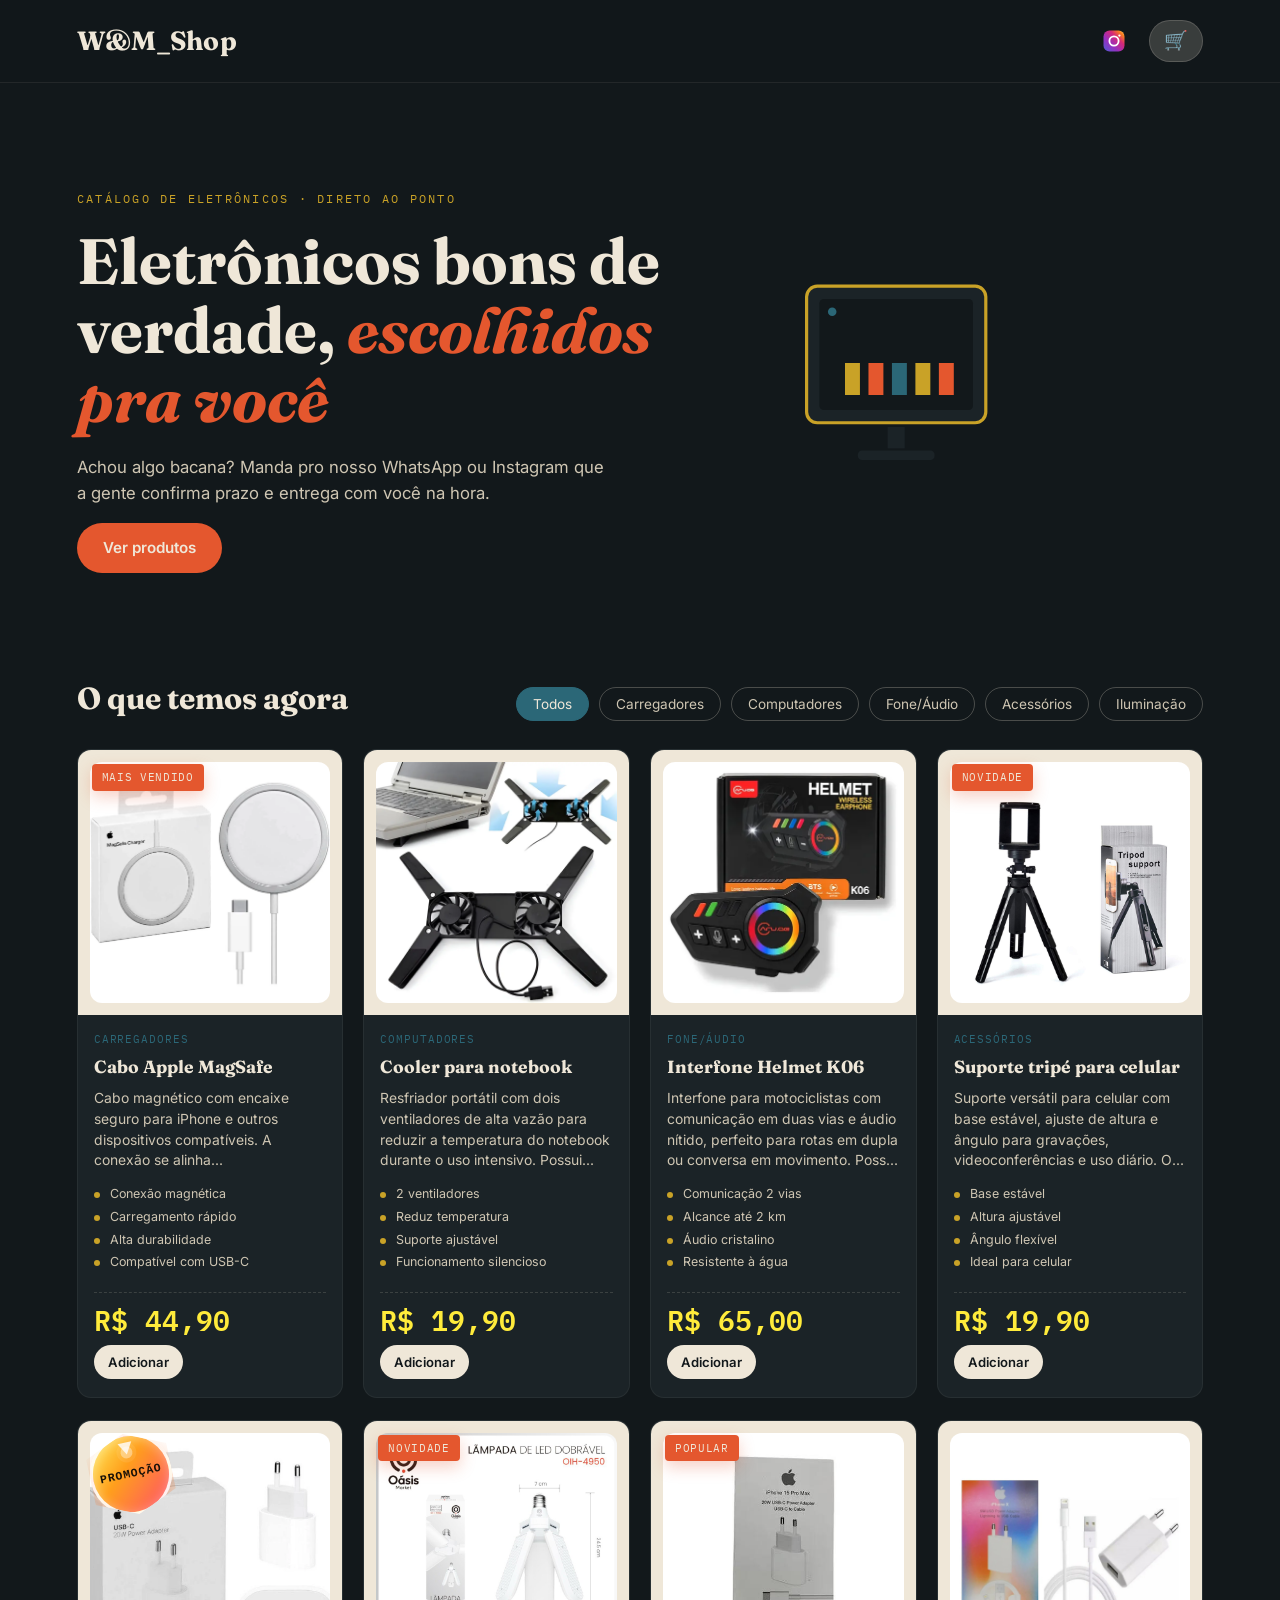
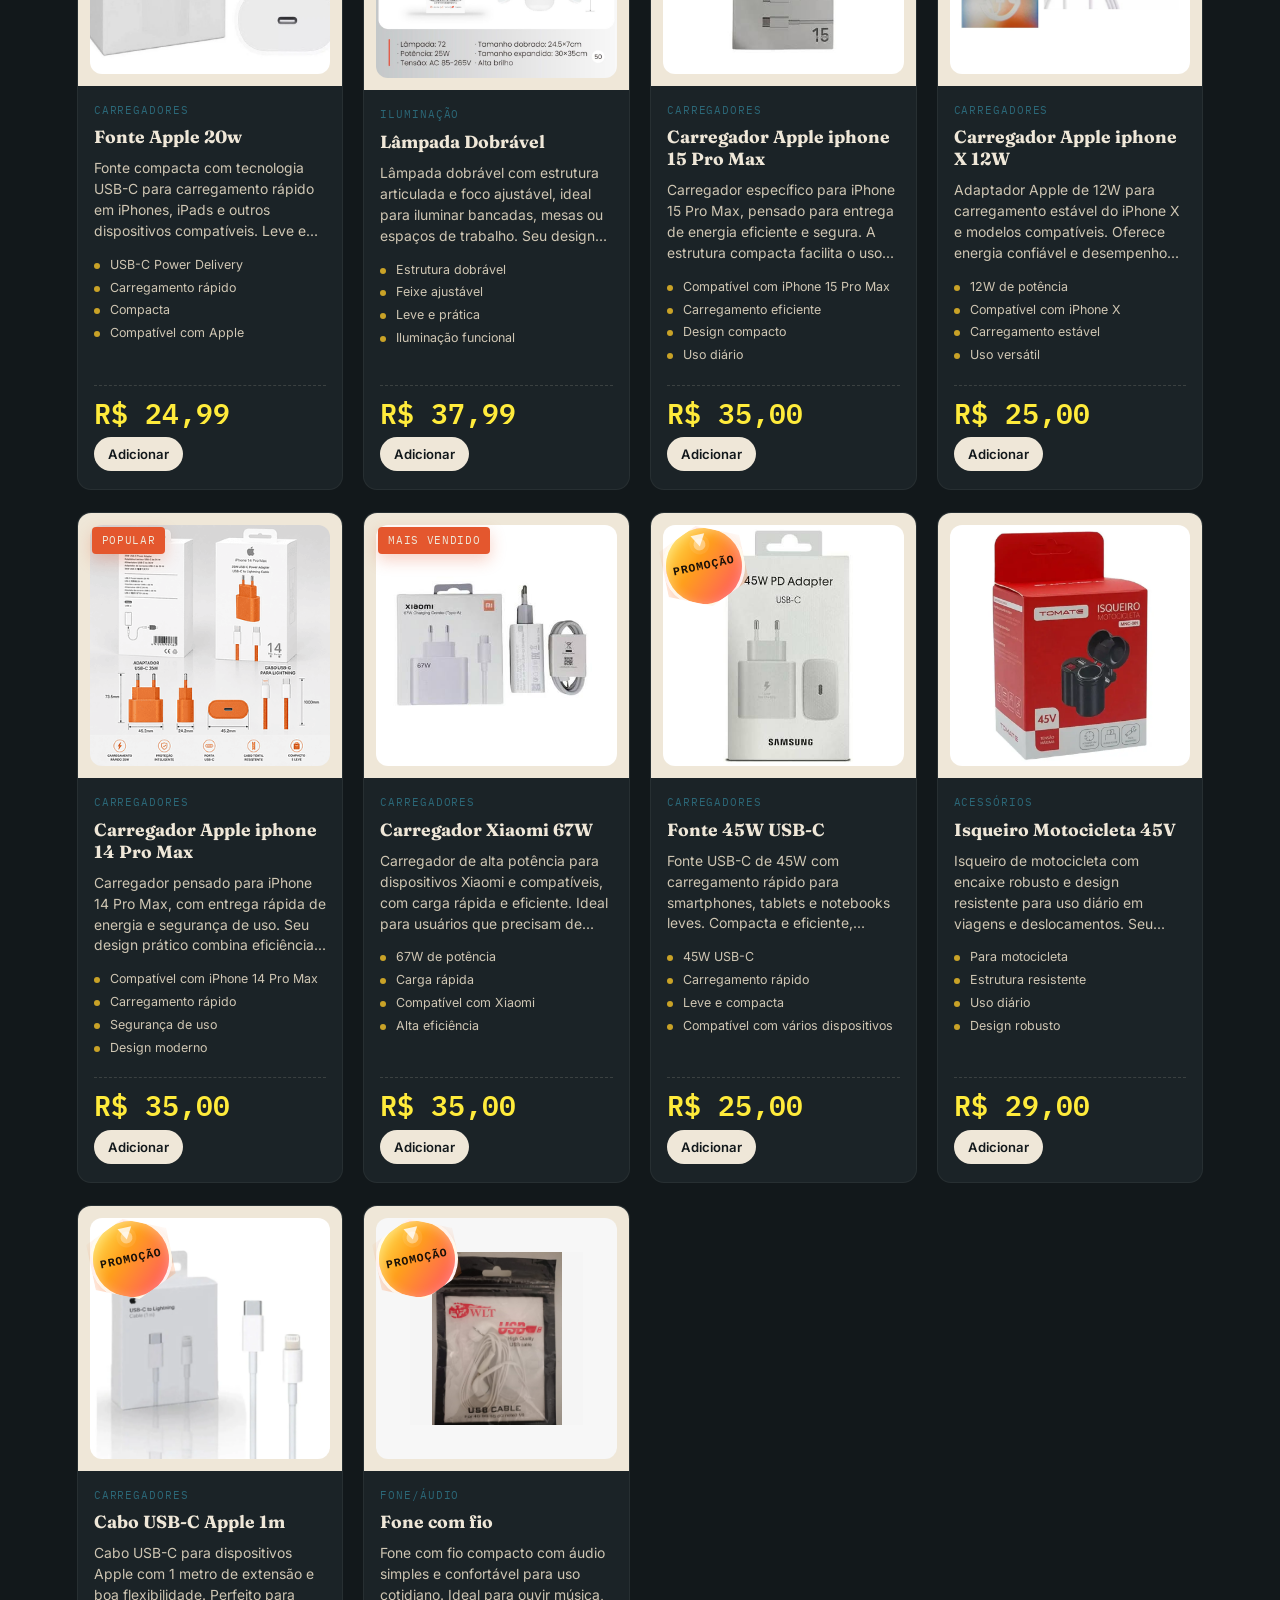
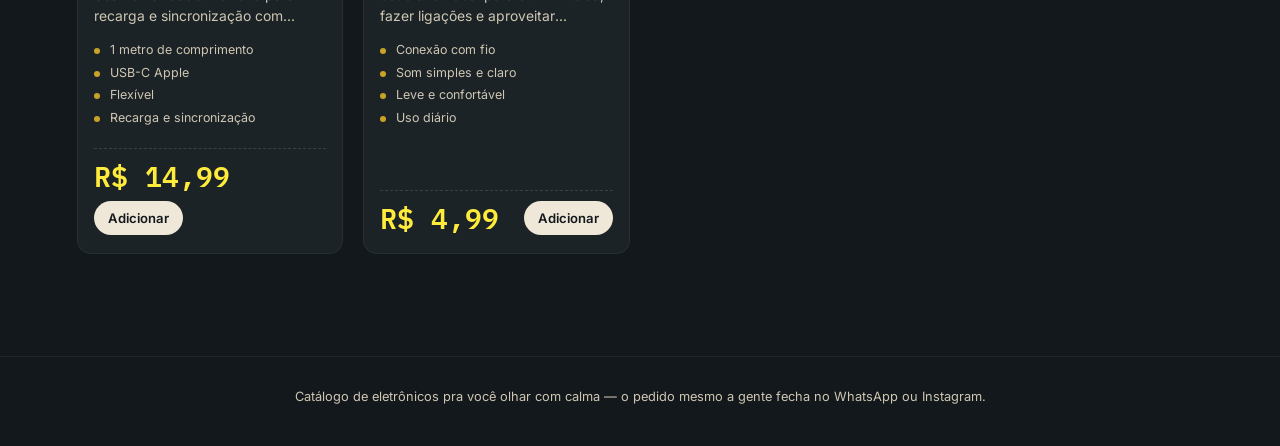
==== commit 58ae6300: "feature: mais produtos adicionados" ====
--- a/index.html
+++ b/index.html
@@ -105,6 +105,8 @@
     <div class="product-grid" id="product-grid"></div>
   </section>
 
+  <button class="back-to-top" id="back-to-top" aria-label="Voltar ao topo" title="Voltar ao topo">↑</button>
+
   <footer class="footer">
     Catálogo de eletrônicos pra você olhar com calma — o pedido mesmo a gente fecha no WhatsApp ou Instagram.
   </footer>
--- a/css/style.css
+++ b/css/style.css
@@ -336,11 +336,70 @@
   text-transform: uppercase;
   padding: 5px 10px;
   border-radius: 4px;
+  box-shadow: 0 6px 16px rgba(228, 87, 46, 0.28);
+}
+
+.product-tag[data-tag="promoção"] {
+  position: absolute;
+  top: 12px;
+  left: 12px;
+  z-index: 3;
+  width: 82px;
+  height: 82px;
+  background: linear-gradient(135deg, #ffef5a, #ff9f1c 42%, #ff4d6d 100%);
+  color: #1a1109;
+  display: flex;
+  align-items: center;
+  justify-content: center;
+  text-align: center;
+  font-weight: 900;
+  font-size: 0.72rem;
+  letter-spacing: 0.08em;
+  line-height: 1.1;
+  text-transform: uppercase;
+  border: 3px solid rgba(255,255,255,0.9);
+  border-radius: 50%;
+  box-shadow: 0 12px 22px rgba(255, 120, 40, 0.42), inset 0 2px 12px rgba(255,255,255,0.36);
+  transform: rotate(-12deg);
+  animation: pulse-offer 1.7s ease-in-out infinite;
+  clip-path: polygon(50% 0%, 100% 22%, 100% 78%, 50% 100%, 0% 78%, 0% 22%);
+}
+
+@keyframes pulse-offer {
+  0%, 100% { transform: rotate(-12deg) scale(1); }
+  50% { transform: rotate(-12deg) scale(1.07); }
+}
+
+.product-tag[data-tag="promoção"]::before {
+  content: "";
+  position: absolute;
+  width: 12px;
+  height: 12px;
+  background: rgba(255,255,255,0.42);
+  border-radius: 50%;
+  top: 10px;
+  left: 50%;
+  transform: translateX(-50%);
+  box-shadow: 0 0 0 4px rgba(255,255,255,0.08);
+}
+
+.product-tag[data-tag="promoção"]::after {
+  content: "";
+  position: absolute;
+  width: 0;
+  height: 0;
+  border-left: 7px solid transparent;
+  border-right: 7px solid transparent;
+  border-bottom: 12px solid rgba(255,255,255,0.8);
+  left: 50%;
+  top: 6px;
+  transform: translateX(-50%) rotate(180deg);
 }
 
 .product-media {
   aspect-ratio: 1 / 1;
-  background: var(--ink);
+  background: var(--paper);
+  padding: 12px;
 }
 
 .product-image-button {
@@ -351,9 +410,35 @@
   padding: 0;
   cursor: pointer;
   display: block;
-}
-.product-image-button img { width: 100%; height: 100%; object-fit: cover; display: block; transition: transform 0.2s ease; }
-.product-image-button:hover img { transform: scale(1.02); }
+  border-radius: 12px;
+  overflow: hidden;
+}
+/* Mantém todas as imagens dentro da mesma caixa visual, evitando que
+   uma ou outra apareça mais alta/mais larga só por diferença de proporção. */
+.product-image-button img {
+  width: 100%;
+  height: 100%;
+  object-fit: cover;
+  object-position: center;
+  display: block;
+  background: #f5f5f5;
+  transition: transform 0.2s ease;
+}
+.product-image-button:hover img { transform: scale(1.04); }
+
+.product-card:last-child .product-image-button {
+  display: flex;
+  align-items: center;
+  justify-content: center;
+  background: #f7f7f7;
+}
+.product-card:last-child .product-image-button img {
+  width: 72%;
+  height: 72%;
+  object-fit: contain;
+  object-position: center;
+  margin: auto;
+}
 
 .product-body { padding: 16px 16px 18px; display: flex; flex-direction: column; gap: 6px; flex: 1; }
 
@@ -723,6 +808,44 @@
   border-top: 1px solid rgba(239, 231, 216, 0.06);
 }
 
+/* ---------- Botão "voltar ao topo" ---------- */
+/* Fica escondido e só aparece (classe is-visible, controlada pelo main.js)
+   depois que o visitante rola a página pra baixo — assim não some espaço
+   nem atrapalha quem está lá no topo ainda. */
+
+.back-to-top {
+  position: fixed;
+  right: 24px;
+  bottom: 96px; /* fica acima do toast de "item adicionado" */
+  z-index: 29;
+  width: 46px;
+  height: 46px;
+  border-radius: 50%;
+  background: var(--paper);
+  color: var(--ink);
+  font-size: 1.2rem;
+  display: flex;
+  align-items: center;
+  justify-content: center;
+  border: 1.5px solid var(--gold);
+  box-shadow: 0 6px 18px rgba(0,0,0,0.35);
+
+  opacity: 0;
+  transform: translateY(12px) scale(0.9);
+  pointer-events: none;
+  transition: opacity 0.2s ease, transform 0.2s ease, background 0.15s ease;
+}
+.back-to-top.is-visible {
+  opacity: 1;
+  transform: translateY(0) scale(1);
+  pointer-events: auto;
+}
+.back-to-top:hover { background: var(--gold); }
+
+@media (max-width: 460px) {
+  .back-to-top { right: 12px; bottom: 84px; width: 42px; height: 42px; }
+}
+
 /* ---------- Responsivo ---------- */
 
 @media (max-width: 860px) {
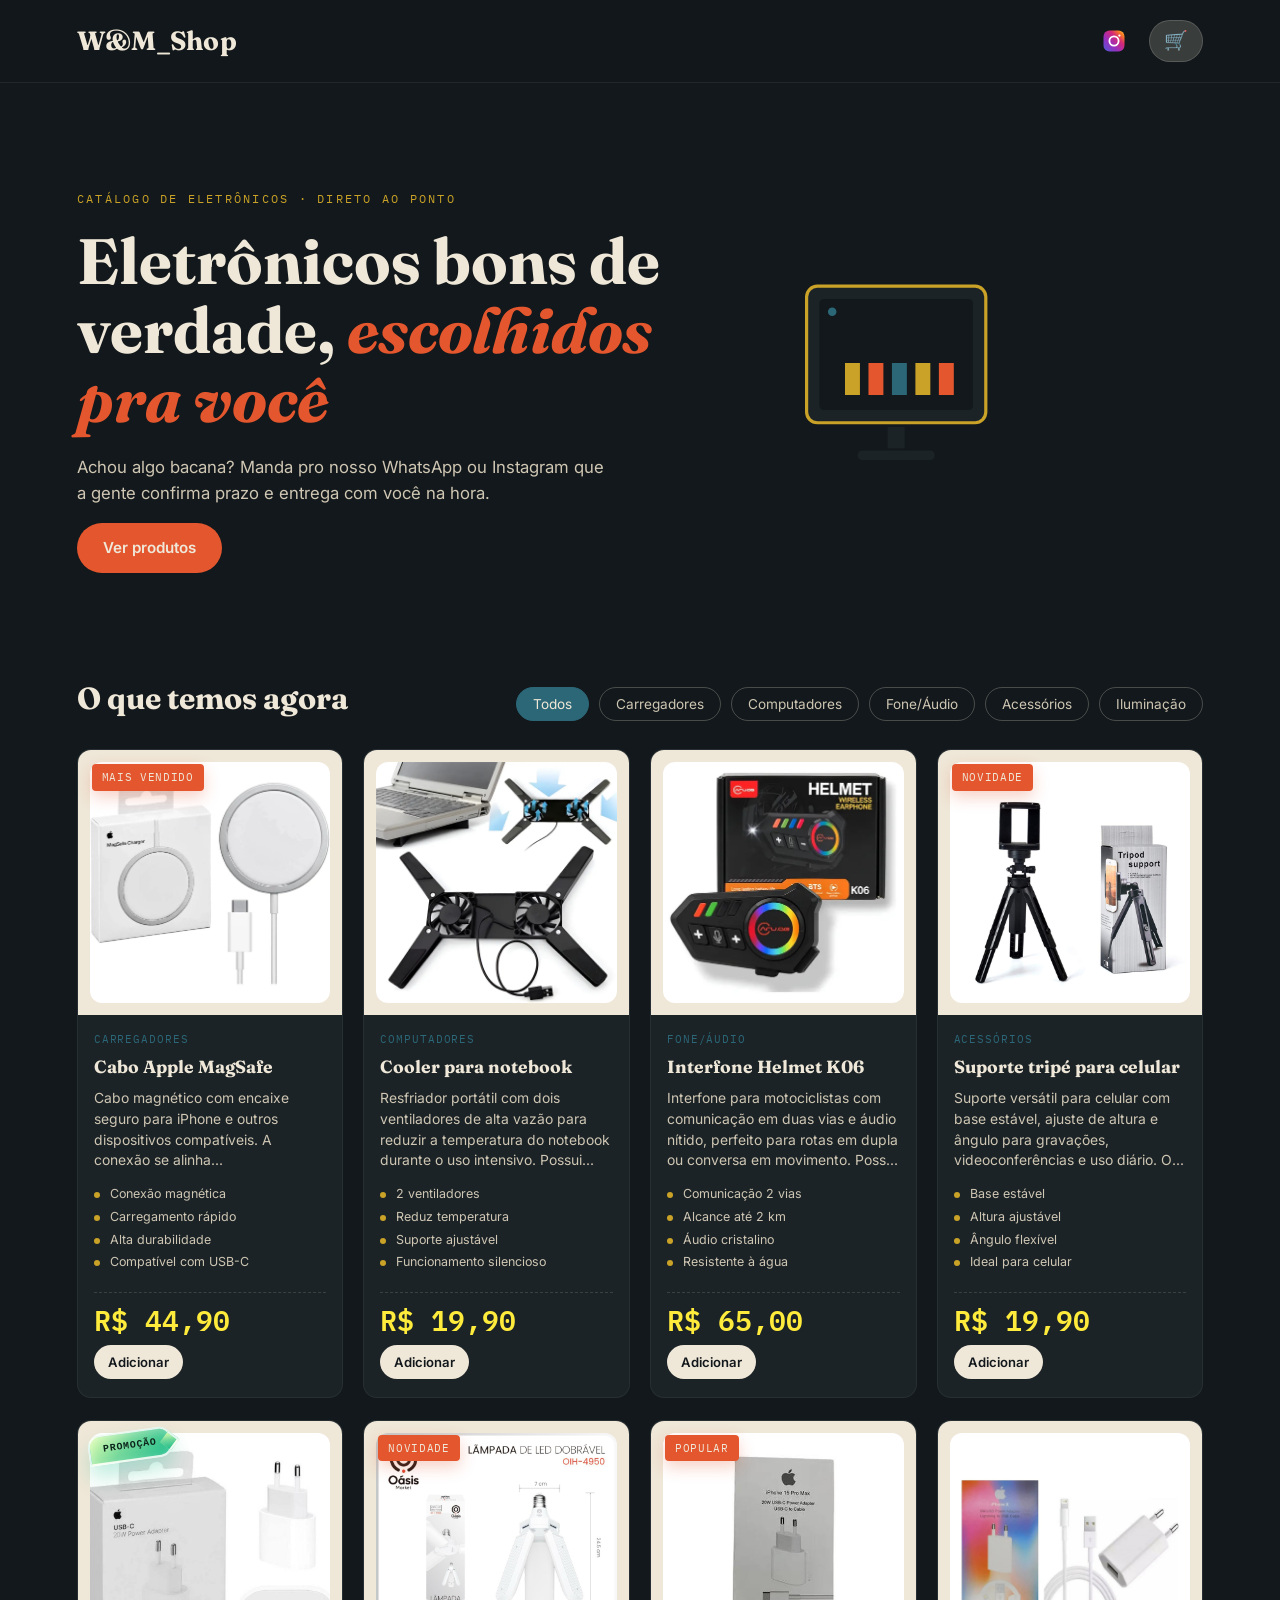
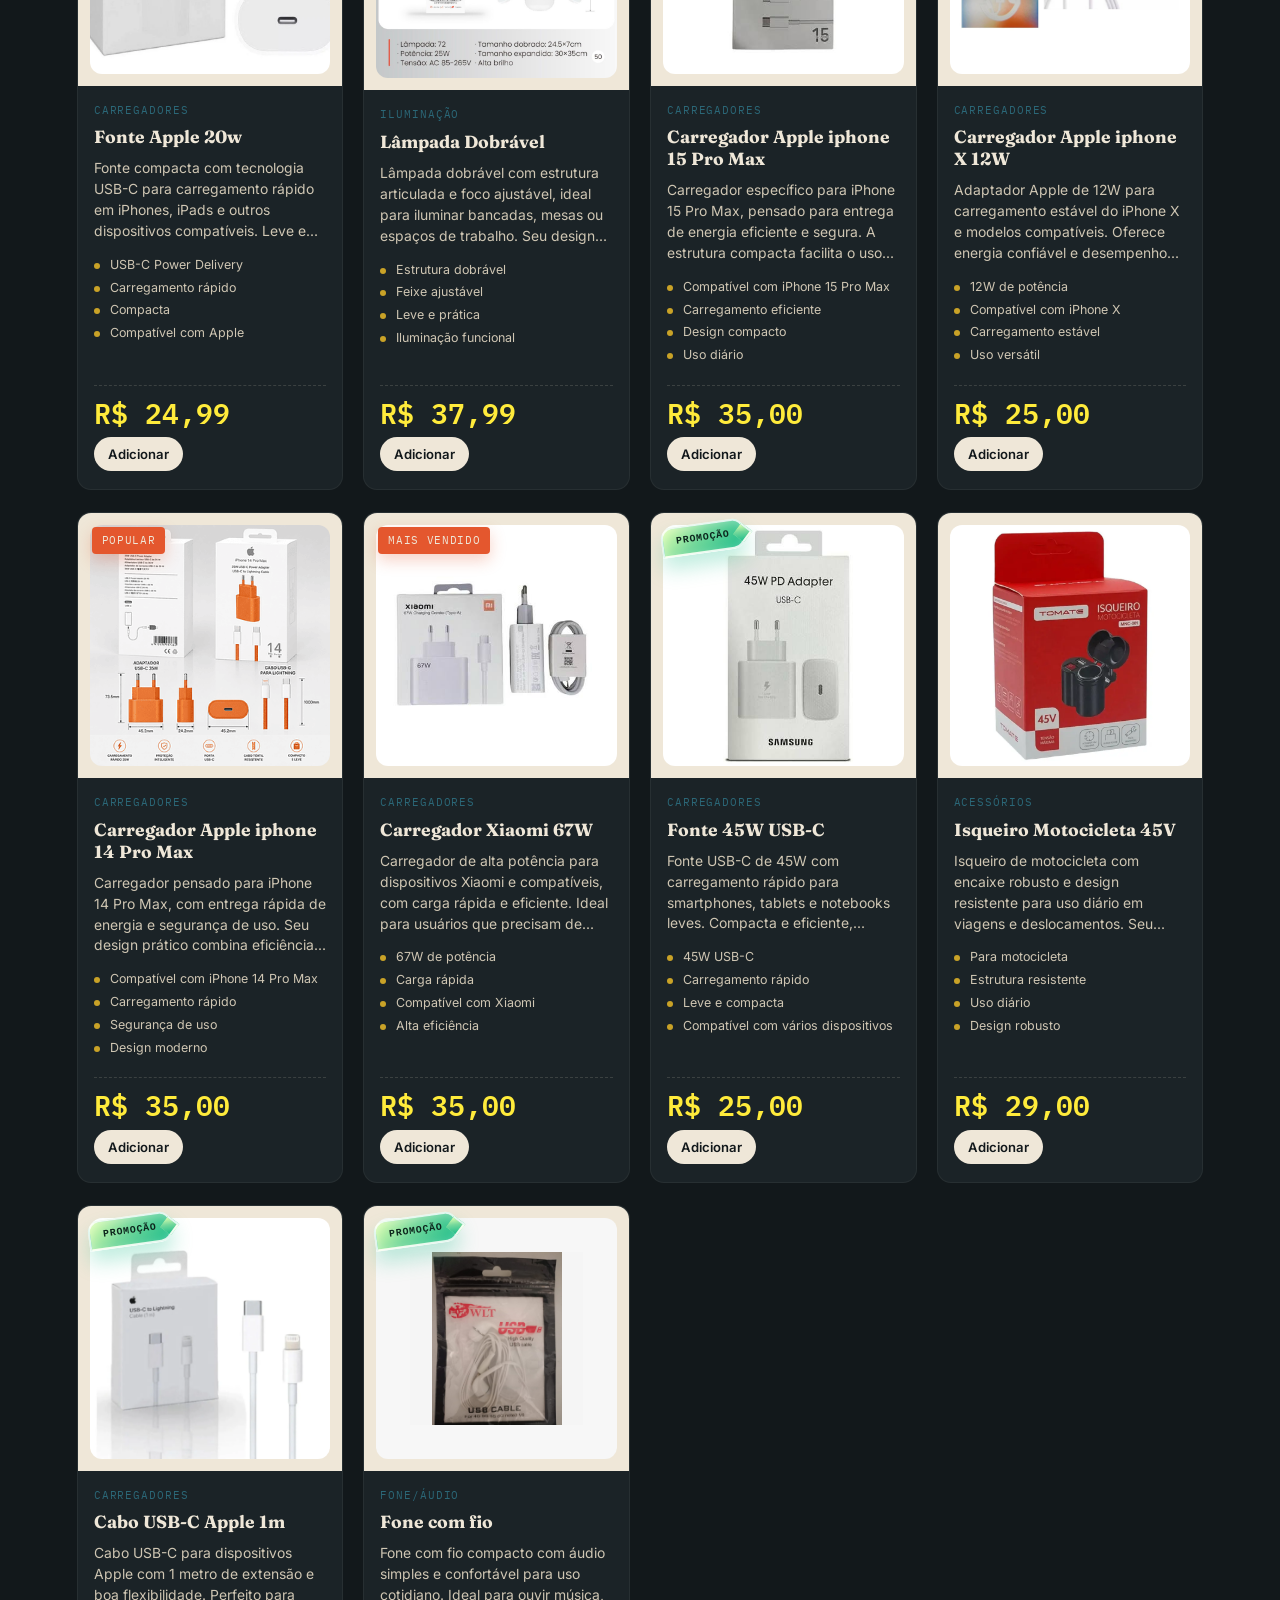
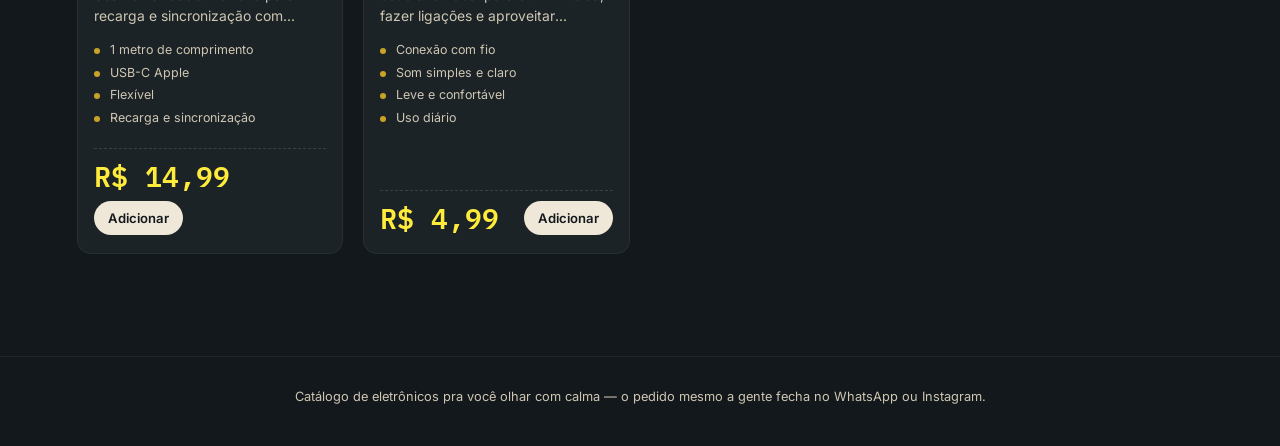
==== commit d6912f96: "feature: legenda da imagem ao ser clicada para visualizacao em tela cheia" ====
--- a/index.html
+++ b/index.html
@@ -121,6 +121,7 @@
       <img id="product-modal-image" src="" alt="Imagem ampliada do produto" />
       <div class="product-modal-meta">
         <h3 id="product-modal-title">Produto</h3>
+        <p id="product-modal-description"></p>
       </div>
     </div>
   </div>
--- a/css/style.css
+++ b/css/style.css
@@ -341,59 +341,71 @@
 
 .product-tag[data-tag="promoção"] {
   position: absolute;
-  top: 12px;
-  left: 12px;
+  top: 10px;
+  left: 10px;
   z-index: 3;
-  width: 82px;
-  height: 82px;
-  background: linear-gradient(135deg, #ffef5a, #ff9f1c 42%, #ff4d6d 100%);
-  color: #1a1109;
+  width: 84px;
+  height: 30px;
+  padding: 0 10px;
+  background: linear-gradient(135deg, #dfffb0, #74d89b 45%, #1ebd8b 100%);
+  color: #0d261d;
   display: flex;
   align-items: center;
   justify-content: center;
   text-align: center;
   font-weight: 900;
-  font-size: 0.72rem;
+  font-size: 0.62rem;
   letter-spacing: 0.08em;
-  line-height: 1.1;
+  line-height: 1;
   text-transform: uppercase;
-  border: 3px solid rgba(255,255,255,0.9);
-  border-radius: 50%;
-  box-shadow: 0 12px 22px rgba(255, 120, 40, 0.42), inset 0 2px 12px rgba(255,255,255,0.36);
-  transform: rotate(-12deg);
+  border: 2px solid rgba(255,255,255,0.85);
+  border-radius: 12px 12px 12px 0;
+  box-shadow: 0 12px 20px rgba(30, 189, 139, 0.28), inset 0 2px 10px rgba(255,255,255,0.3);
+  transform: rotate(-8deg);
   animation: pulse-offer 1.7s ease-in-out infinite;
-  clip-path: polygon(50% 0%, 100% 22%, 100% 78%, 50% 100%, 0% 78%, 0% 22%);
+  overflow: visible;
 }
 
 @keyframes pulse-offer {
-  0%, 100% { transform: rotate(-12deg) scale(1); }
-  50% { transform: rotate(-12deg) scale(1.07); }
+  0%, 100% { transform: rotate(-8deg) scale(1); }
+  50% { transform: rotate(-8deg) scale(1.05); }
 }
 
 .product-tag[data-tag="promoção"]::before {
   content: "";
   position: absolute;
+  right: -7px;
+  top: 50%;
   width: 12px;
   height: 12px;
-  background: rgba(255,255,255,0.42);
-  border-radius: 50%;
-  top: 10px;
-  left: 50%;
-  transform: translateX(-50%);
-  box-shadow: 0 0 0 4px rgba(255,255,255,0.08);
-}
-
-.product-tag[data-tag="promoção"]::after {
-  content: "";
-  position: absolute;
-  width: 0;
-  height: 0;
-  border-left: 7px solid transparent;
-  border-right: 7px solid transparent;
-  border-bottom: 12px solid rgba(255,255,255,0.8);
-  left: 50%;
-  top: 6px;
-  transform: translateX(-50%) rotate(180deg);
+  background: linear-gradient(135deg, #dfffb0, #74d89b 45%, #1ebd8b 100%);
+  border-top: 2px solid rgba(255,255,255,0.85);
+  border-right: 2px solid rgba(255,255,255,0.85);
+  transform: translateY(-50%) rotate(45deg);
+  z-index: -1;
+}
+
+@media (max-width: 640px) {
+  .product-tag[data-tag="promoção"] {
+    top: 8px;
+    left: 8px;
+    width: 68px;
+    height: 28px;
+    padding: 0 8px;
+    font-size: 0.46rem;
+    letter-spacing: 0.06em;
+    border-width: 2px;
+    border-radius: 10px 10px 10px 0;
+    transform: rotate(-8deg);
+  }
+
+  .product-tag[data-tag="promoção"]::before {
+    right: -6px;
+    width: 9px;
+    height: 9px;
+    border-top-width: 2px;
+    border-right-width: 2px;
+  }
 }
 
 .product-media {
@@ -561,28 +573,35 @@
 .product-modal-panel {
   position: relative;
   z-index: 1;
-  width: min(620px, 90vw);
-  max-height: min(84vh, 760px);
+  width: min(700px, 92vw);
+  max-height: min(88vh, 780px);
   background: var(--ink-soft);
   border-radius: 18px;
   border: 1px solid rgba(239, 231, 216, 0.12);
-  overflow: hidden;
+  overflow: auto;
   box-shadow: 0 18px 40px rgba(0, 0, 0, 0.36);
 }
 .product-modal-panel img {
   width: 100%;
-  max-height: 68vh;
+  max-height: 54vh;
   object-fit: contain;
   display: block;
   background: #0a0f12;
 }
 .product-modal-meta {
-  padding: 16px 18px 18px;
+  padding: 18px 18px 22px;
 }
 .product-modal-meta h3 {
+  margin: 0 0 10px;
+  font-family: var(--font-display);
+  font-size: clamp(1.2rem, 2.8vw, 1.7rem);
+}
+.product-modal-meta p {
   margin: 0;
-  font-family: var(--font-display);
-  font-size: 1.3rem;
+  color: var(--paper-dim);
+  font-size: clamp(0.9rem, 2vw, 1rem);
+  line-height: 1.7;
+  text-align: left;
 }
 .product-modal-close {
   position: absolute;
@@ -598,6 +617,30 @@
   font-size: 1rem;
 }
 
+@media (max-width: 640px) {
+  .product-modal {
+    padding: 16px;
+  }
+
+  .product-modal-panel {
+    width: min(92vw, 420px);
+    max-height: 86vh;
+    border-radius: 16px;
+  }
+
+  .product-modal-panel img {
+    max-height: 42vh;
+  }
+
+  .product-modal-meta {
+    padding: 14px 14px 18px;
+  }
+
+  .product-modal-meta p {
+    line-height: 1.6;
+  }
+}
+
 .cart-drawer {
   position: fixed;
   top: 0;
@@ -857,6 +900,31 @@
   .hero-art { width: 130px; align-self: center; }
   .topbar { padding: 16px 5vw; }
   .brand { font-size: 1.3rem; }
+
+  .product-tag[data-tag="promoção"] {
+    top: 8px;
+    left: 8px;
+    width: 52px;
+    height: 24px;
+    font-size: 0.34rem;
+    letter-spacing: 0.06em;
+    border-width: 2px;
+    border-radius: 10px 10px 10px 0;
+    transform: rotate(-8deg);
+  }
+
+  .product-tag[data-tag="promoção"]::before {
+    left: 6px;
+    width: 6px;
+    height: 6px;
+  }
+
+  .product-tag[data-tag="promoção"]::after {
+    right: 6px;
+    border-left-width: 5px;
+    border-top-width: 4px;
+    border-bottom-width: 4px;
+  }
 }
 
 @media (max-width: 460px) {
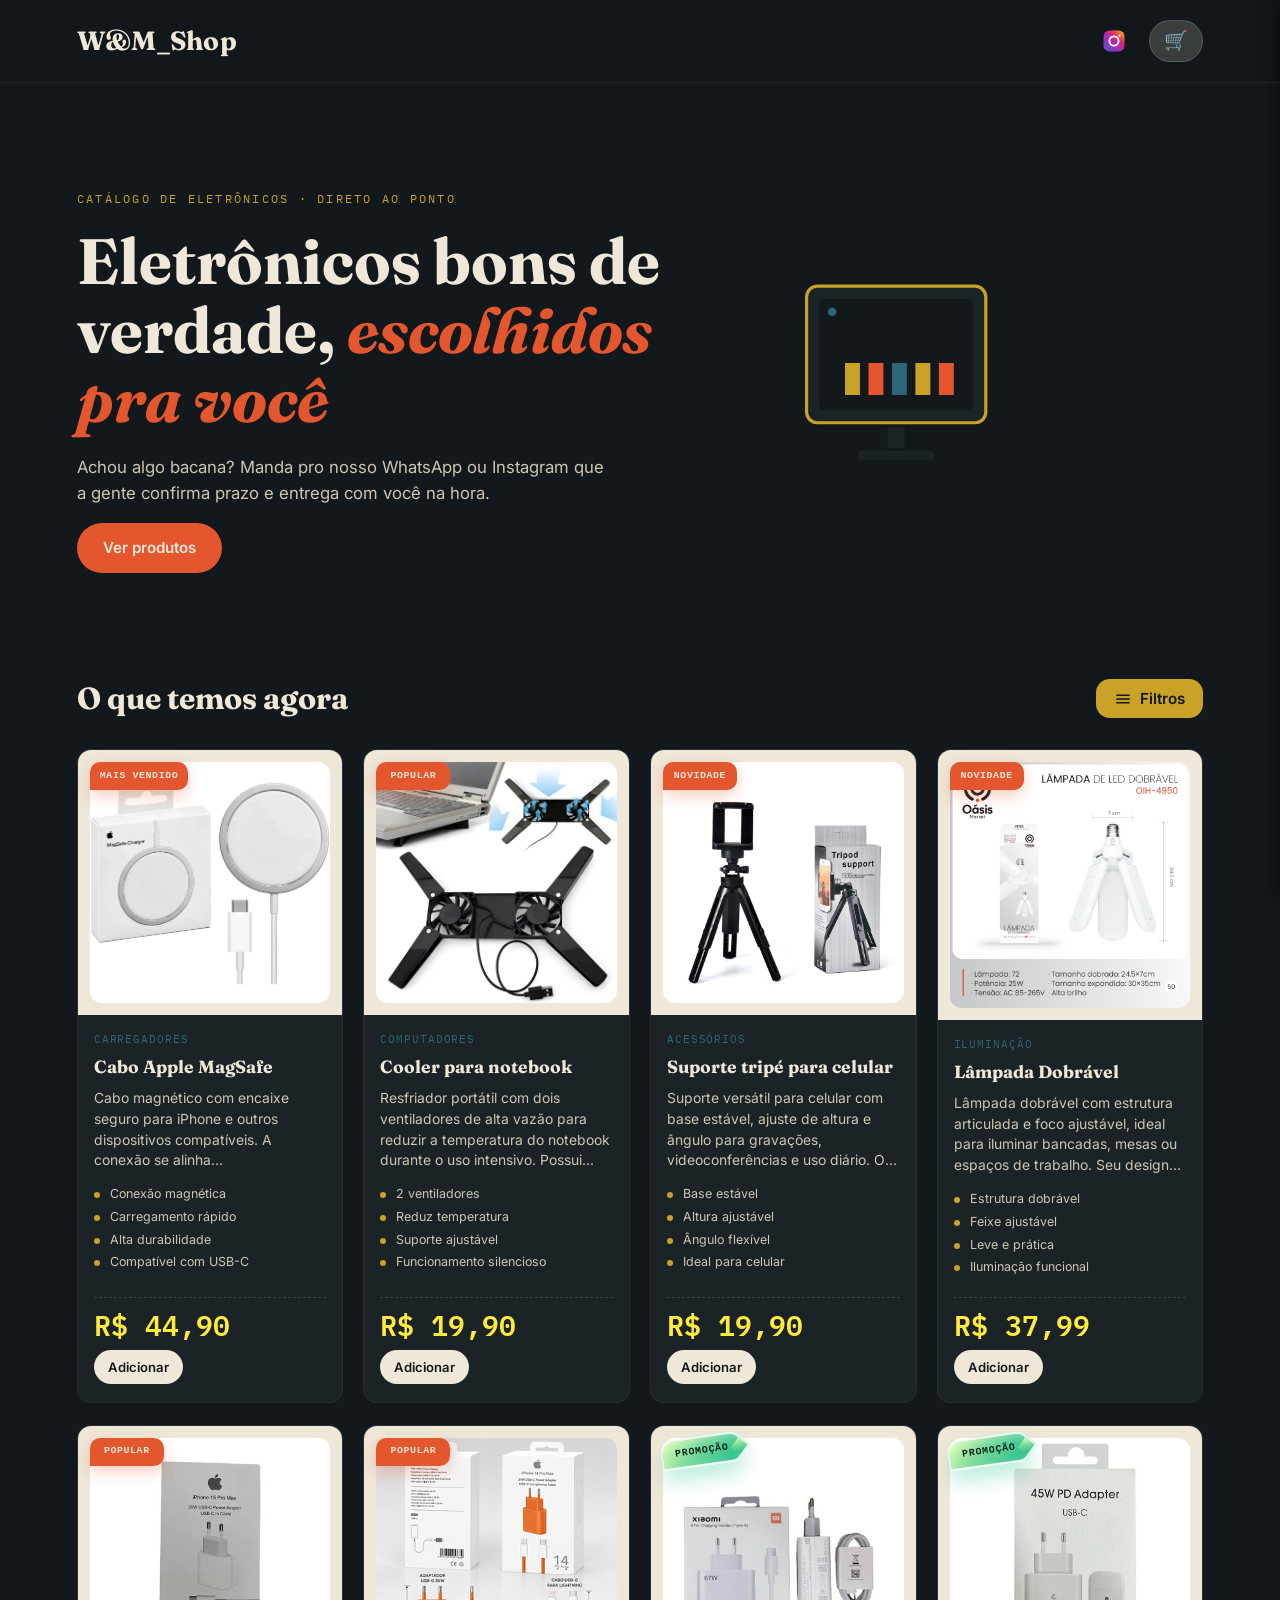
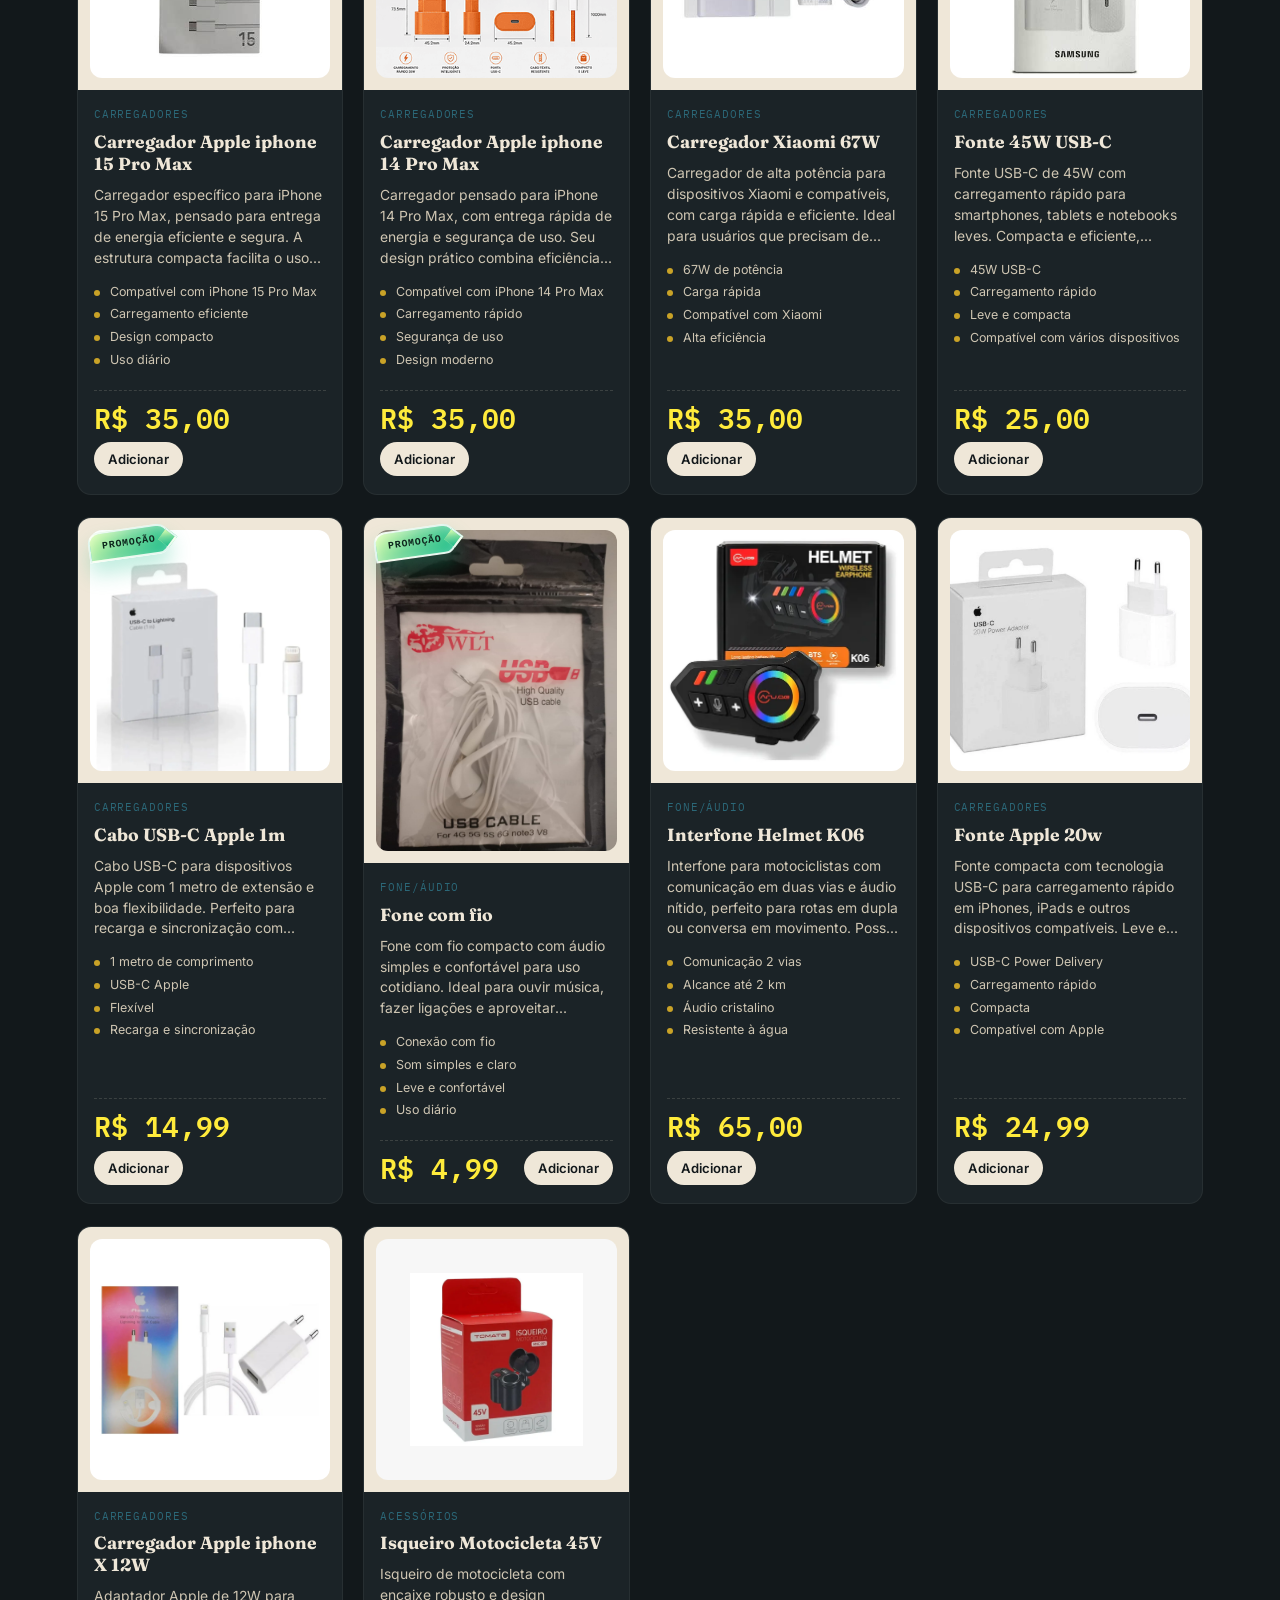
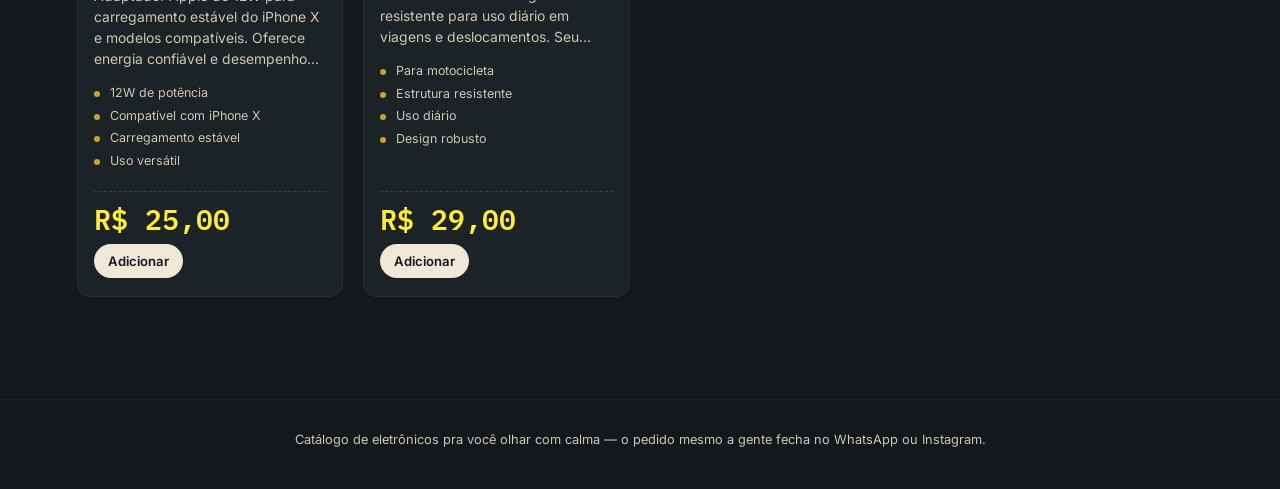
==== commit 575fa448: "feature: filtro desenvolvido" ====
--- a/index.html
+++ b/index.html
@@ -100,10 +100,42 @@
   <section class="catalog-section" id="catalogo">
     <div class="section-heading">
       <h2>O que temos agora</h2>
-      <div class="category-filters" id="category-filters"></div>
+      <button class="btn-filters" id="filters-toggle" aria-label="Abrir filtros">
+        <svg viewBox="0 0 24 24" width="18" height="18" fill="currentColor">
+          <path d="M3 6h18v2H3V6zm0 5h18v2H3v-2zm0 5h18v2H3v-2z"/>
+        </svg>
+        Filtros
+      </button>
     </div>
     <div class="product-grid" id="product-grid"></div>
   </section>
+
+  <!-- ===================== PAINEL DE FILTROS (DRAWER) ===================== -->
+  <div class="filters-overlay" id="filters-overlay"></div>
+
+  <aside class="filters-drawer" id="filters-drawer">
+    <div class="filters-header">
+      <h3>Filtros</h3>
+      <button class="filters-close" id="filters-close">✕</button>
+    </div>
+    
+    <div class="filters-group">
+      <h4 class="filters-group-title">Categoria</h4>
+      <div class="category-filters" id="category-filters"></div>
+    </div>
+
+    <div class="filters-group">
+      <h4 class="filters-group-title">Ordenar por</h4>
+      <div class="sort-filters" id="sort-filters">
+        <button class="sort-chip" data-sort="featured" data-active="true">Destaque</button>
+        <button class="sort-chip" data-sort="cheapest">Mais barato</button>
+        <button class="sort-chip" data-sort="expensive">Mais caro</button>
+        <button class="sort-chip" data-sort="promotion">Promoção</button>
+      </div>
+    </div>
+
+    <button class="btn-apply-filters" id="apply-filters">Aplicar filtros</button>
+  </aside>
 
   <button class="back-to-top" id="back-to-top" aria-label="Voltar ao topo" title="Voltar ao topo">↑</button>
 
--- a/css/style.css
+++ b/css/style.css
@@ -296,6 +296,188 @@
 .filter-chip.is-active,
 .filter-chip:hover { background: var(--teal); border-color: var(--teal); color: var(--paper); }
 
+/* ---------- Botão de Filtros e Painel ---------- */
+
+.section-heading {
+  display: flex;
+  align-items: center;
+  justify-content: space-between;
+  gap: 20px;
+  flex-wrap: wrap;
+}
+
+.btn-filters {
+  display: flex;
+  align-items: center;
+  gap: 8px;
+  background: var(--gold);
+  color: var(--ink);
+  border: none;
+  padding: 10px 18px;
+  border-radius: var(--radius);
+  font-size: 0.95rem;
+  font-weight: 600;
+  cursor: pointer;
+  transition: all 0.15s ease;
+  white-space: nowrap;
+}
+
+.btn-filters:hover {
+  background: #dab820;
+  transform: translateY(-2px);
+}
+
+.filters-overlay {
+  position: fixed;
+  top: 0;
+  left: 0;
+  width: 100%;
+  height: 100%;
+  background: rgba(0, 0, 0, 0.5);
+  z-index: 29;
+  opacity: 0;
+  visibility: hidden;
+  transition: opacity 0.3s ease, visibility 0.3s ease;
+}
+
+.filters-overlay.is-open {
+  opacity: 1;
+  visibility: visible;
+}
+
+.filters-drawer {
+  position: fixed;
+  top: 0;
+  right: 0;
+  width: 100%;
+  max-width: 380px;
+  height: 100vh;
+  background: var(--ink-soft);
+  z-index: 30;
+  display: flex;
+  flex-direction: column;
+  transform: translateX(100%);
+  transition: transform 0.3s ease;
+  overflow-y: auto;
+  box-shadow: -4px 0 16px rgba(0, 0, 0, 0.4);
+}
+
+.filters-drawer.is-open {
+  transform: translateX(0);
+}
+
+.filters-header {
+  display: flex;
+  align-items: center;
+  justify-content: space-between;
+  padding: 20px;
+  border-bottom: 1px solid rgba(239, 231, 216, 0.1);
+}
+
+.filters-header h3 {
+  margin: 0;
+  font-size: 1.3rem;
+  font-family: var(--font-display);
+}
+
+.filters-close {
+  background: transparent;
+  border: none;
+  color: var(--paper);
+  font-size: 1.8rem;
+  cursor: pointer;
+  width: 36px;
+  height: 36px;
+  display: flex;
+  align-items: center;
+  justify-content: center;
+  border-radius: 6px;
+  transition: background 0.15s ease;
+}
+
+.filters-close:hover {
+  background: rgba(239, 231, 216, 0.1);
+}
+
+.filters-group {
+  padding: 20px;
+  border-bottom: 1px solid rgba(239, 231, 216, 0.1);
+}
+
+.filters-group-title {
+  margin: 0 0 15px 0;
+  font-size: 0.95rem;
+  font-weight: 600;
+  text-transform: uppercase;
+  letter-spacing: 0.05em;
+  color: var(--gold);
+}
+
+.sort-filters {
+  display: flex;
+  flex-direction: column;
+  gap: 8px;
+}
+
+.sort-chip {
+  background: transparent;
+  border: 1px solid rgba(239, 231, 216, 0.25);
+  color: var(--paper-dim);
+  padding: 10px 14px;
+  border-radius: 8px;
+  font-size: 0.9rem;
+  transition: all 0.15s ease;
+  text-align: left;
+  cursor: pointer;
+}
+
+.sort-chip:hover {
+  border-color: var(--gold);
+  color: var(--gold);
+}
+
+.sort-chip[data-active="true"] {
+  background: var(--gold);
+  border-color: var(--gold);
+  color: var(--ink);
+  font-weight: 600;
+}
+
+.btn-apply-filters {
+  margin: auto 20px 20px;
+  padding: 12px 20px;
+  background: var(--coral);
+  color: var(--paper);
+  border: none;
+  border-radius: var(--radius);
+  font-size: 1rem;
+  font-weight: 600;
+  cursor: pointer;
+  transition: all 0.15s ease;
+}
+
+.btn-apply-filters:hover {
+  background: #d64a22;
+  transform: translateY(-2px);
+}
+
+/* Responsivo para mobile */
+@media (max-width: 640px) {
+  .filters-drawer {
+    max-width: 100%;
+  }
+
+  .btn-filters {
+    padding: 8px 14px;
+    font-size: 0.85rem;
+  }
+
+  .section-heading h2 {
+    flex: 1;
+    min-width: 200px;
+  }
+}
+
 /* ---------- Grid de produtos ---------- */
 /* Mobile: 2 por fileira. Tablet: 3. Desktop amplo: 4. */
 
@@ -325,18 +507,24 @@
 
 .product-tag {
   position: absolute;
-  top: 14px;
-  left: 14px;
+  top: 12px;
+  left: 12px;
   z-index: 2;
+  display: flex;
+  align-items: center;
+  justify-content: center;
+  min-width: 74px;
+  height: 28px;
+  padding: 0 10px;
   background: var(--coral);
   color: var(--paper);
   font-family: var(--font-mono);
-  font-size: 0.68rem;
+  font-size: 0.62rem;
   letter-spacing: 0.06em;
   text-transform: uppercase;
-  padding: 5px 10px;
-  border-radius: 4px;
+  border-radius: 10px 10px 10px 0;
   box-shadow: 0 6px 16px rgba(228, 87, 46, 0.28);
+  font-weight: 700;
 }
 
 .product-tag[data-tag="promoção"] {
@@ -344,7 +532,7 @@
   top: 10px;
   left: 10px;
   z-index: 3;
-  width: 84px;
+  width: 82px;
   height: 30px;
   padding: 0 10px;
   background: linear-gradient(135deg, #dfffb0, #74d89b 45%, #1ebd8b 100%);
@@ -386,23 +574,30 @@
 }
 
 @media (max-width: 640px) {
+  .product-tag {
+    min-width: 74px;
+    height: 28px;
+    padding: 0 10px;
+    font-size: 0.62rem;
+  }
+
   .product-tag[data-tag="promoção"] {
-    top: 8px;
-    left: 8px;
-    width: 68px;
-    height: 28px;
-    padding: 0 8px;
-    font-size: 0.46rem;
-    letter-spacing: 0.06em;
+    top: 10px;
+    left: 10px;
+    width: 82px;
+    height: 30px;
+    padding: 0 10px;
+    font-size: 0.62rem;
+    letter-spacing: 0.08em;
     border-width: 2px;
-    border-radius: 10px 10px 10px 0;
+    border-radius: 12px 12px 12px 0;
     transform: rotate(-8deg);
   }
 
   .product-tag[data-tag="promoção"]::before {
-    right: -6px;
-    width: 9px;
-    height: 9px;
+    right: -7px;
+    width: 12px;
+    height: 12px;
     border-top-width: 2px;
     border-right-width: 2px;
   }
@@ -900,31 +1095,6 @@
   .hero-art { width: 130px; align-self: center; }
   .topbar { padding: 16px 5vw; }
   .brand { font-size: 1.3rem; }
-
-  .product-tag[data-tag="promoção"] {
-    top: 8px;
-    left: 8px;
-    width: 52px;
-    height: 24px;
-    font-size: 0.34rem;
-    letter-spacing: 0.06em;
-    border-width: 2px;
-    border-radius: 10px 10px 10px 0;
-    transform: rotate(-8deg);
-  }
-
-  .product-tag[data-tag="promoção"]::before {
-    left: 6px;
-    width: 6px;
-    height: 6px;
-  }
-
-  .product-tag[data-tag="promoção"]::after {
-    right: 6px;
-    border-left-width: 5px;
-    border-top-width: 4px;
-    border-bottom-width: 4px;
-  }
 }
 
 @media (max-width: 460px) {
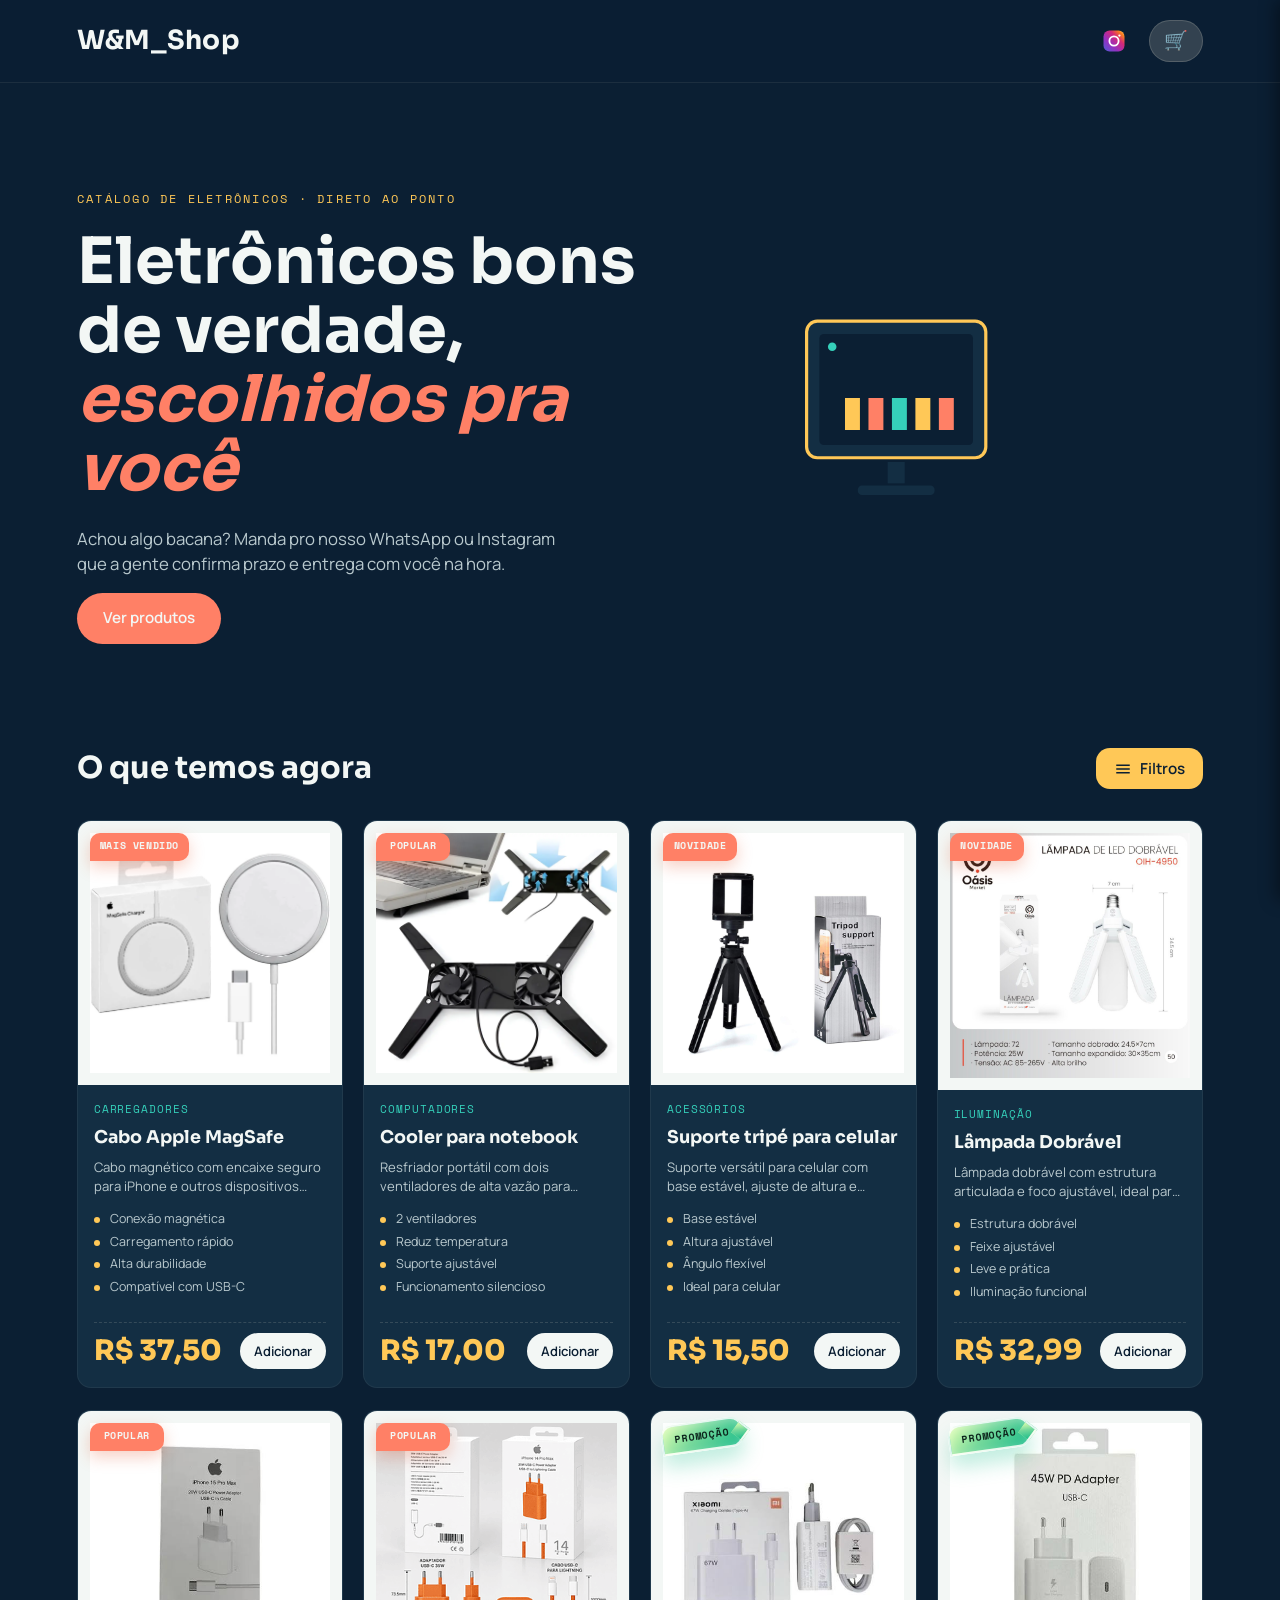
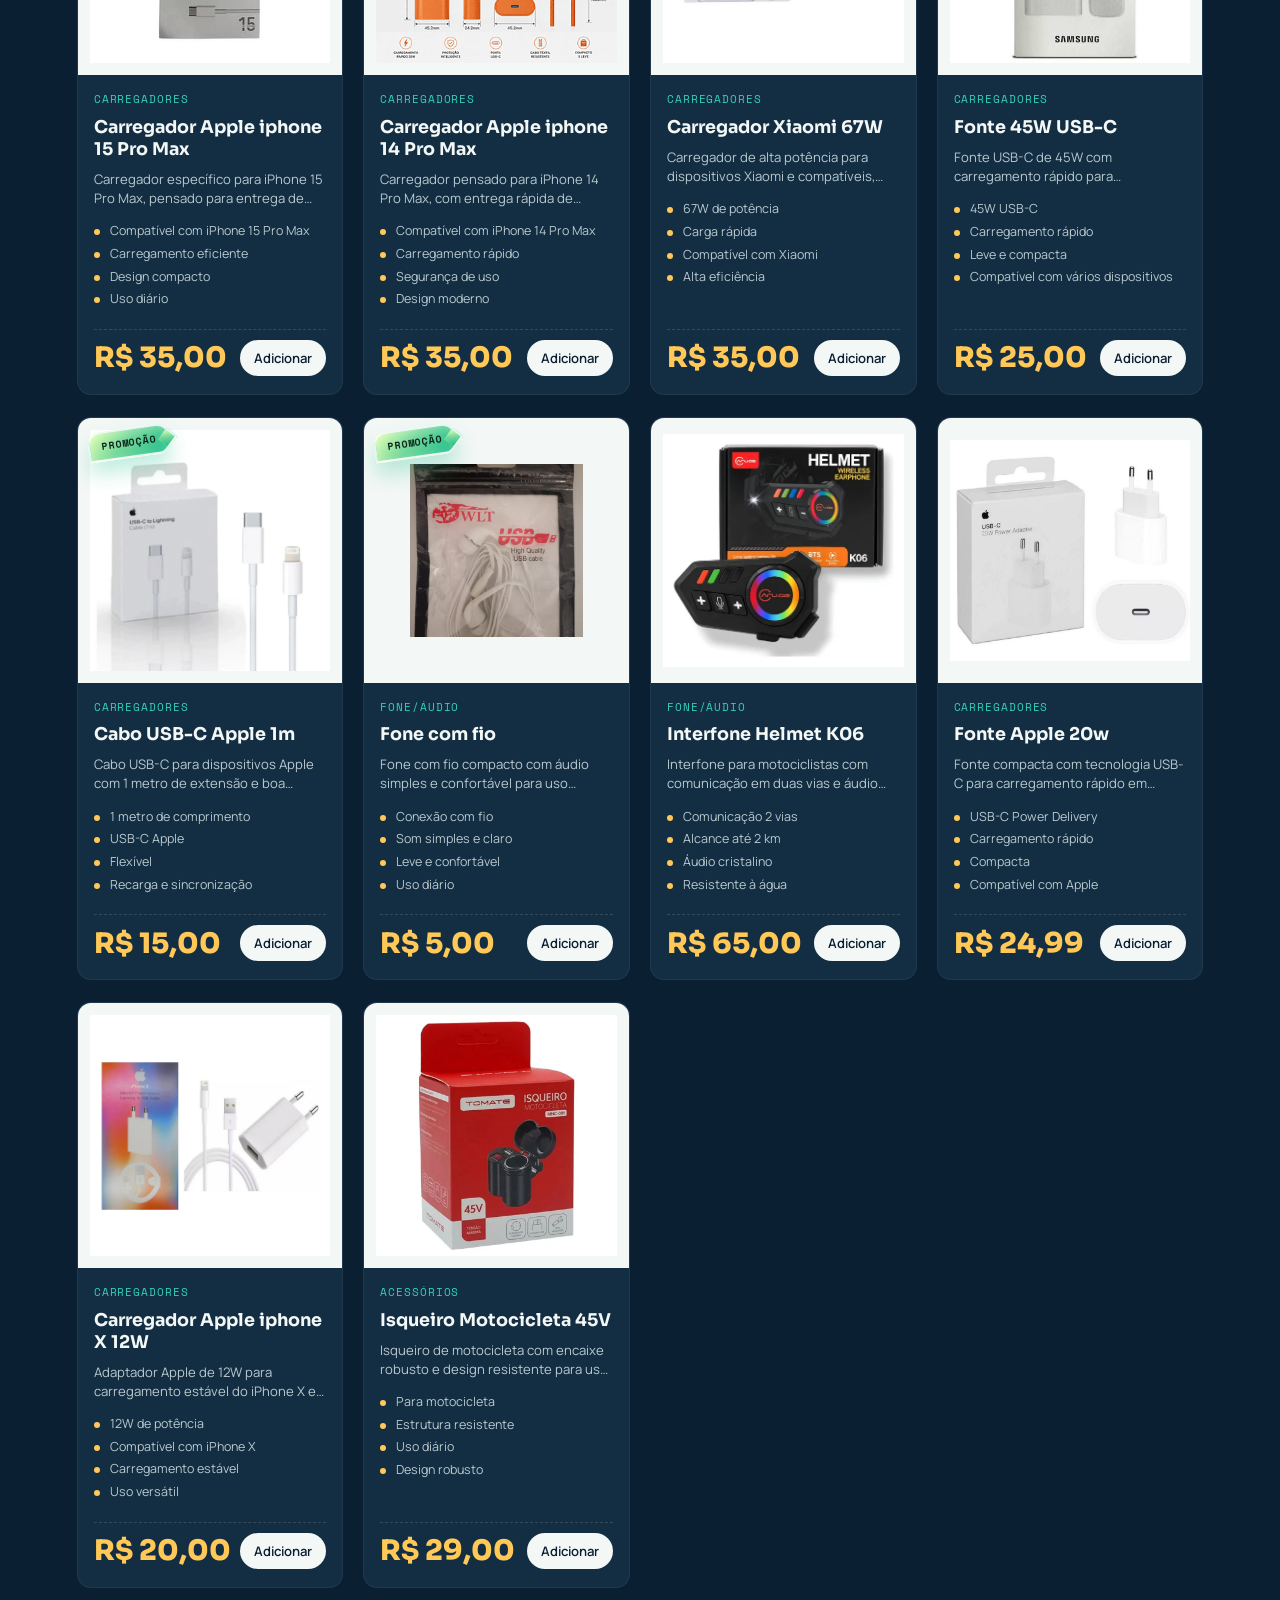
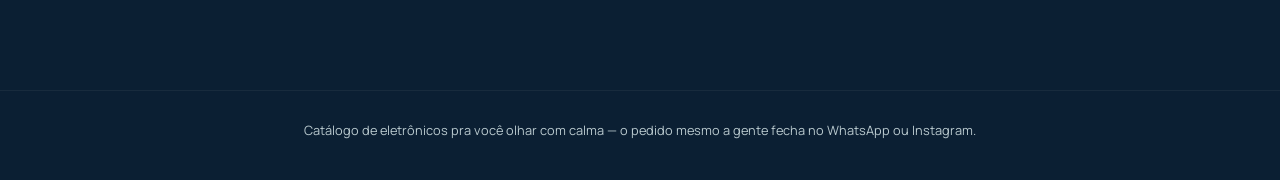
==== commit 4d2994d1: "feature: correcao de precos" ====
--- a/index.html
+++ b/index.html
@@ -77,20 +77,20 @@
       <svg viewBox="0 0 240 210" class="chip-svg">
         <g class="monitor-float">
           <!-- base e pé do monitor -->
-          <rect x="100" y="150" width="16" height="20" fill="#1B2327" />
-          <rect x="72" y="172" width="72" height="9" rx="4" fill="#1B2327" />
+          <rect x="100" y="150" width="16" height="20" fill="#132E43" />
+          <rect x="72" y="172" width="72" height="9" rx="4" fill="#132E43" />
           <!-- moldura do monitor -->
-          <rect x="24" y="18" width="168" height="128" rx="10" fill="#1B2327" stroke="#C9A227" stroke-width="3" />
+          <rect x="24" y="18" width="168" height="128" rx="10" fill="#132E43" stroke="#FFC857" stroke-width="3" />
           <!-- tela -->
-          <rect x="36" y="30" width="144" height="104" rx="4" fill="#12181B" />
+          <rect x="36" y="30" width="144" height="104" rx="4" fill="#0B1F33" />
           <!-- luz indicadora piscando, tipo "ao vivo" -->
-          <circle class="chip-led" cx="48" cy="42" r="4" fill="#2B6777" />
+          <circle class="chip-led" cx="48" cy="42" r="4" fill="#35D0BA" />
           <!-- barrinhas animadas, tipo gráfico na tela -->
-          <rect class="screen-bar bar1" x="60" y="90" width="14" height="30" fill="#C9A227" />
-          <rect class="screen-bar bar2" x="82" y="90" width="14" height="30" fill="#E4572E" />
-          <rect class="screen-bar bar3" x="104" y="90" width="14" height="30" fill="#2B6777" />
-          <rect class="screen-bar bar4" x="126" y="90" width="14" height="30" fill="#C9A227" />
-          <rect class="screen-bar bar5" x="148" y="90" width="14" height="30" fill="#E4572E" />
+          <rect class="screen-bar bar1" x="60" y="90" width="14" height="30" fill="#FFC857" />
+          <rect class="screen-bar bar2" x="82" y="90" width="14" height="30" fill="#FF8066" />
+          <rect class="screen-bar bar3" x="104" y="90" width="14" height="30" fill="#35D0BA" />
+          <rect class="screen-bar bar4" x="126" y="90" width="14" height="30" fill="#FFC857" />
+          <rect class="screen-bar bar5" x="148" y="90" width="14" height="30" fill="#FF8066" />
         </g>
       </svg>
     </div>
--- a/css/style.css
+++ b/css/style.css
@@ -4,43 +4,42 @@
    PACOTE: frontend/css
    RESPONSABILIDADE: toda a aparência visual do catálogo.
 
-   Esta é a paleta e o fundo da primeira versão do projeto (tema escuro,
-   editorial), reaplicados por cima de todas as melhorias feitas depois:
+  Paleta midnight tech, pensada para uma vitrine de eletrônicos:
    grid responsivo (2/3/4 colunas), animação do computador no hero, toast
    de "item adicionado", pulso no ícone da sacola e as cores de marca do
    Instagram/WhatsApp.
 
-   Paleta:
-   --ink       #12181B  fundo principal (azul-petróleo bem escuro)
-   --ink-soft  #1B2327  fundo dos cards e do carrinho
-   --paper     #EFE7D8  texto claro / papel
-   --paper-dim #CFC6B3  texto secundário
-   --coral     #E4572E  acento principal (CTAs, tags de destaque)
-   --teal      #2B6777  acento secundário (categorias, detalhes, hover)
-   --gold      #C9A227  acento terciário (preços, selos)
+  --ink       #0B1F33  fundo principal (azul-marinho profundo)
+  --ink-soft  #132E43  fundo dos cards e do carrinho
+  --paper     #F3F7F5  texto claro
+  --paper-dim #B9C9CE  texto secundário
+  --coral     #FF8066  acento quente (CTAs, tags de destaque)
+  --teal      #35D0BA  acento tecnológico (categorias, detalhes, hover)
+  --gold      #FFC857  acento terciário (preços, selos)
    --instagram #C1366E  cor de marca usada só no rótulo/ícone do Instagram
 
    Tipografia:
-   --font-display: "Fraunces"       -> títulos, personalidade editorial
-   --font-body:    "Inter"          -> textos corridos
-   --font-mono:    "IBM Plex Mono"  -> preços e rótulos (efeito "etiqueta")
+  --font-display: "Sora"            -> títulos, presença tecnológica
+  --font-body:    "Manrope"         -> textos corridos
+  --font-mono:    "Space Mono"      -> rótulos e categorias
    ========================================================================== */
 
-@import url("https://fonts.googleapis.com/css2?family=Fraunces:ital,wght@0,600;0,700;1,500&family=Inter:wght@400;500;600&family=IBM+Plex+Mono:wght@500;600&display=swap");
+@import url("https://fonts.googleapis.com/css2?family=Manrope:wght@400;500;600;700&family=Space+Mono:wght@400;700&family=Sora:wght@600;700;800&display=swap");
 
 :root {
-  --ink: #12181b;
-  --ink-soft: #1b2327;
-  --paper: #efe7d8;
-  --paper-dim: #cfc6b3;
-  --coral: #e4572e;
-  --teal: #2b6777;
-  --gold: #c9a227;
+  --ink: #0b1f33;
+  --ink-soft: #132e43;
+  --paper: #f3f7f5;
+  --paper-dim: #b9c9ce;
+  --coral: #ff8066;
+  --teal: #35d0ba;
+  --gold: #ffc857;
   --instagram: #c1366e;
 
-  --font-display: "Fraunces", serif;
-  --font-body: "Inter", sans-serif;
-  --font-mono: "IBM Plex Mono", monospace;
+  --font-display: "Sora", sans-serif;
+  --font-body: "Manrope", sans-serif;
+  --font-mono: "Space Mono", monospace;
+  --font-price: "Sora", sans-serif;
 
   --radius: 14px;
 }
@@ -69,7 +68,7 @@
   align-items: center;
   justify-content: space-between;
   padding: 18px 6vw;
-  background: rgba(18, 24, 27, 0.9);
+  background: rgba(11, 31, 51, 0.92);
   backdrop-filter: blur(8px);
   border-bottom: 1px solid rgba(239, 231, 216, 0.08);
 }
@@ -323,7 +322,7 @@
 }
 
 .btn-filters:hover {
-  background: #dab820;
+  background: #e5ad32;
   transform: translateY(-2px);
 }
 
@@ -457,7 +456,7 @@
 }
 
 .btn-apply-filters:hover {
-  background: #d64a22;
+  background: #e56b54;
   transform: translateY(-2px);
 }
 
@@ -616,16 +615,17 @@
   border: 0;
   padding: 0;
   cursor: pointer;
-  display: block;
+  display: flex;
+  align-items: center;
+  justify-content: center;
   border-radius: 12px;
-  overflow: hidden;
 }
 /* Mantém todas as imagens dentro da mesma caixa visual, evitando que
    uma ou outra apareça mais alta/mais larga só por diferença de proporção. */
 .product-image-button img {
-  width: 100%;
-  height: 100%;
-  object-fit: cover;
+  max-width: 100%;
+  max-height: 100%;
+  object-fit: contain;
   object-position: center;
   display: block;
   background: #f5f5f5;
@@ -633,18 +633,11 @@
 }
 .product-image-button:hover img { transform: scale(1.04); }
 
-.product-card:last-child .product-image-button {
-  display: flex;
-  align-items: center;
-  justify-content: center;
-  background: #f7f7f7;
-}
-.product-card:last-child .product-image-button img {
+/* Redimensiona a imagem do fone (produto p14) para ficar do mesmo tamanho */
+.product-card-fone .product-image-button img {
+  object-fit: cover;
   width: 72%;
   height: 72%;
-  object-fit: contain;
-  object-position: center;
-  margin: auto;
 }
 
 .product-body { padding: 16px 16px 18px; display: flex; flex-direction: column; gap: 6px; flex: 1; }
@@ -659,14 +652,14 @@
 
 .product-name { font-family: var(--font-display); font-size: 1.1rem; margin: 2px 0 4px; line-height: 1.25; }
 
-/* Descrição com mais espaço, como pedido */
+/* Resumo curto para manter os cards fáceis de escanear. */
 .product-desc {
   color: var(--paper-dim);
-  font-size: 0.87rem;
+  font-size: 0.82rem;
   margin: 0 0 8px;
-  line-height: 1.5;
+  line-height: 1.45;
   display: -webkit-box;
-  -webkit-line-clamp: 4;
+  -webkit-line-clamp: 2;
   -webkit-box-orient: vertical;
   overflow: hidden;
 }
@@ -708,9 +701,9 @@
 }
 
 .product-price {
-  font-family: var(--font-mono);
-  font-weight: 600;
-  color: #FFEB3B;
+  font-family: var(--font-price);
+  font-weight: 800;
+  color: var(--gold);
   font-size: clamp(1.15rem, 2.2vw, 2rem);
   line-height: 1.2;
 }
@@ -886,9 +879,10 @@
 .cart-item-name { margin: 0; font-size: 0.88rem; font-weight: 500; }
 .cart-item-price {
   margin: 2px 0 6px;
-  font-family: var(--font-mono);
+  font-family: var(--font-price);
+  font-weight: 700;
   font-size: clamp(0.95rem, 2.5vw, 1.2rem);
-  color: #FFEB3B;
+  color: var(--gold);
 }
 
 .qty-control { display: flex; align-items: center; gap: 10px; }
@@ -916,9 +910,10 @@
 }
 .cart-total-row span:first-child { color: var(--paper-dim); font-size: 0.85rem; }
 .cart-total-row span:last-child {
-  font-family: var(--font-mono);
+  font-family: var(--font-price);
+  font-weight: 800;
   font-size: clamp(1.25rem, 5vw, 1.8rem);
-  color: #FFEB3B;
+  color: var(--gold);
 }
 
 .btn-whatsapp {
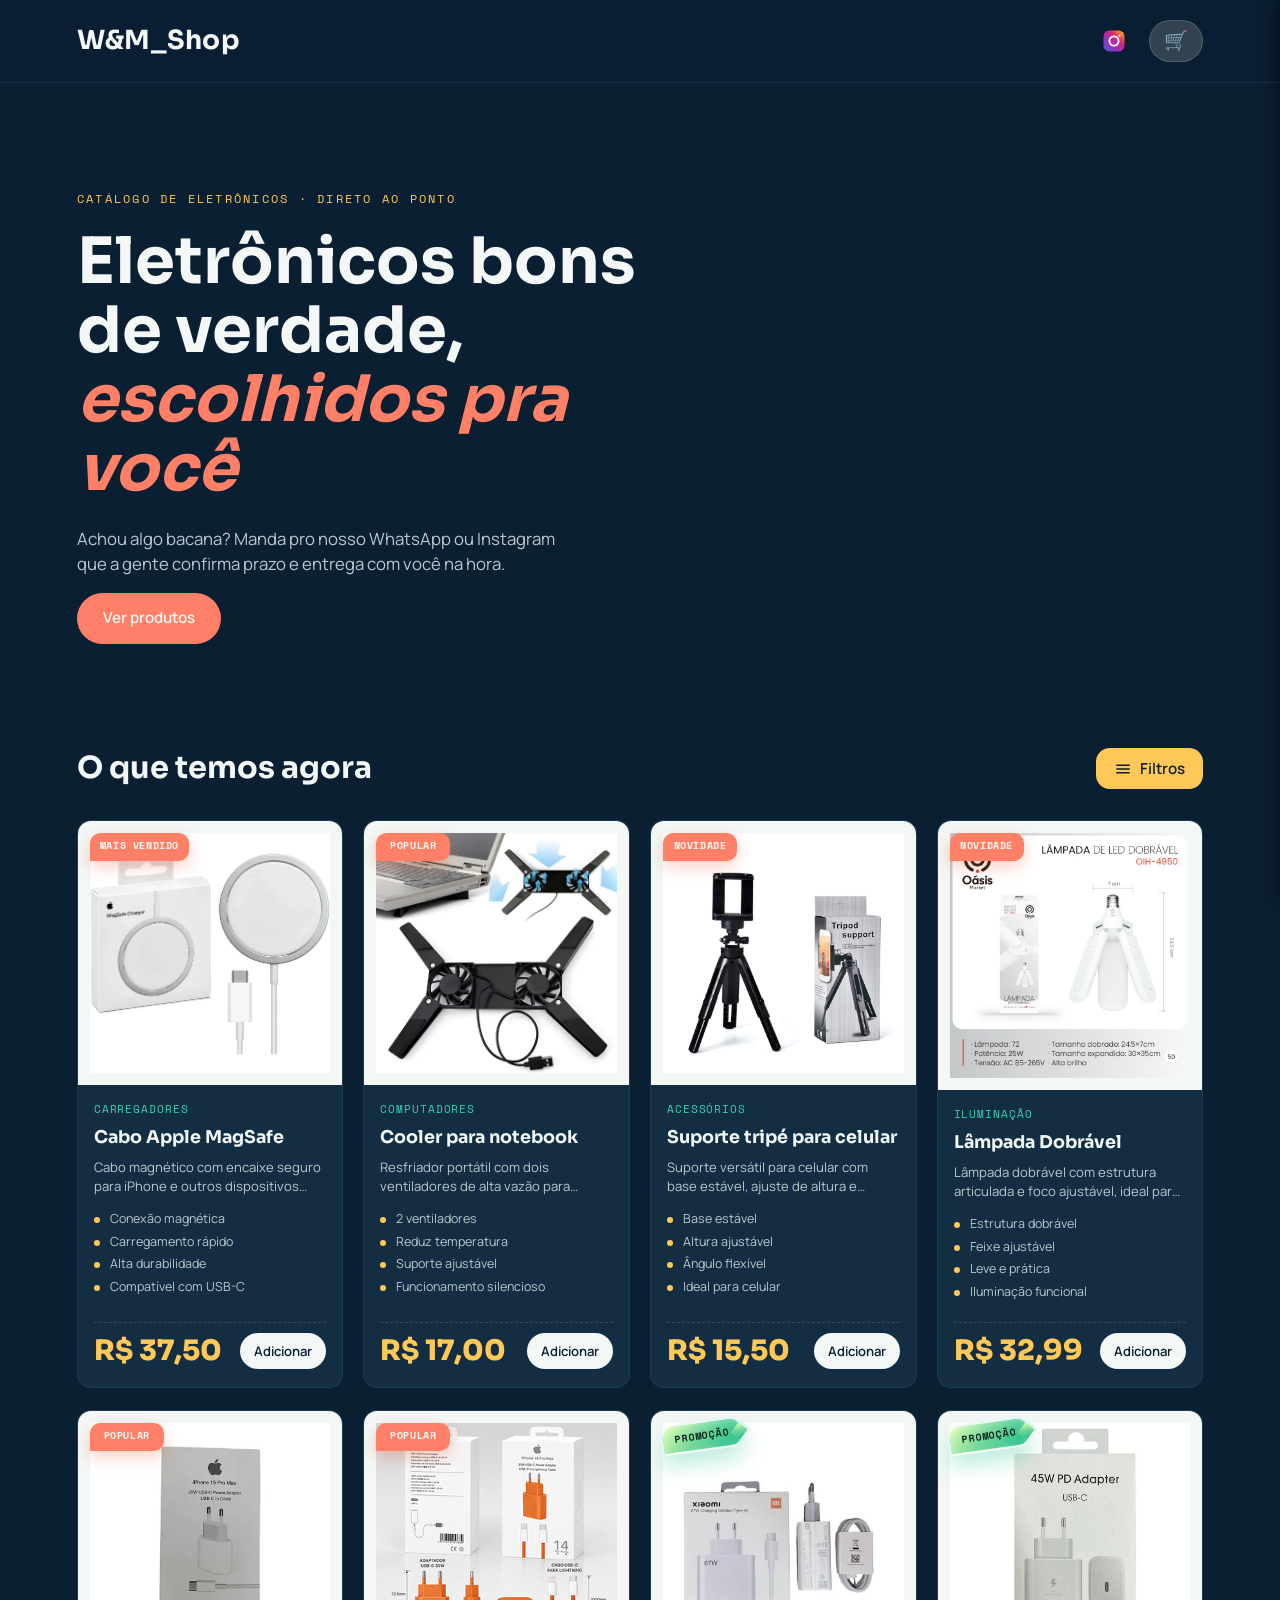
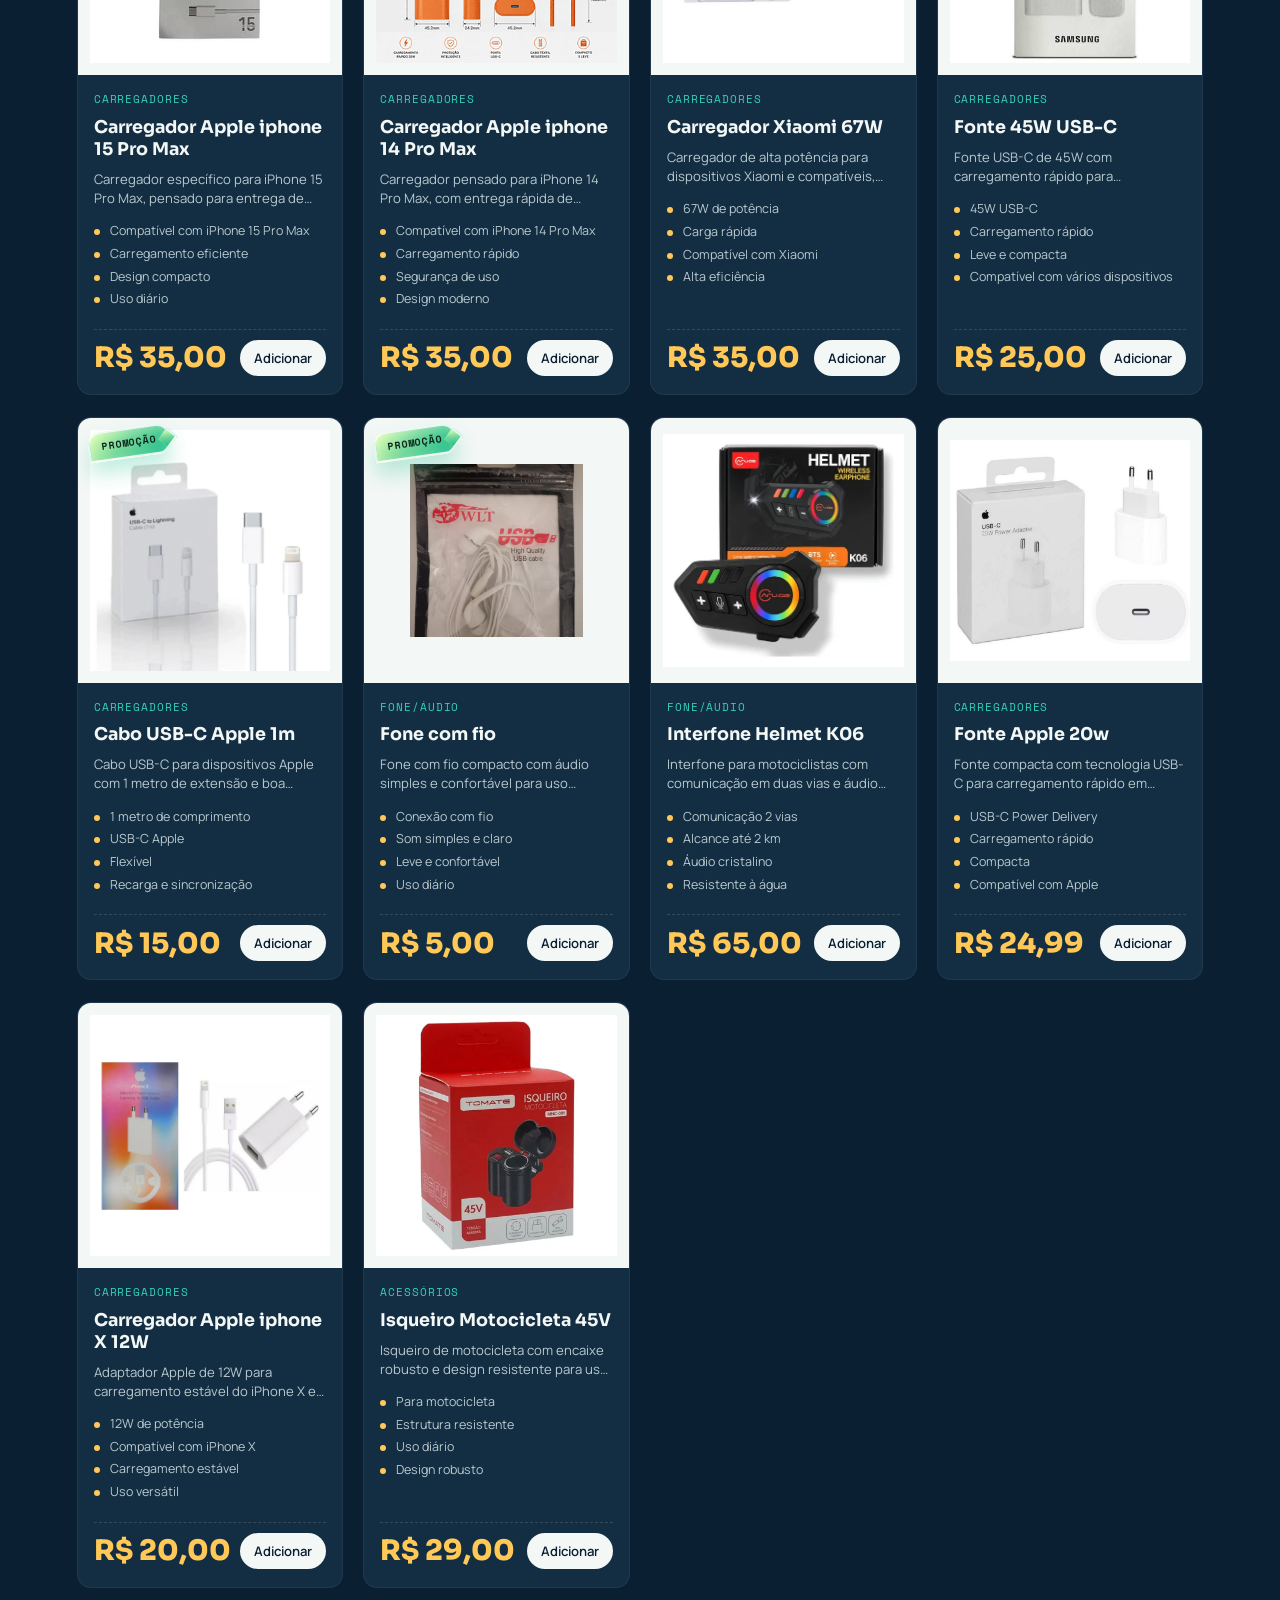
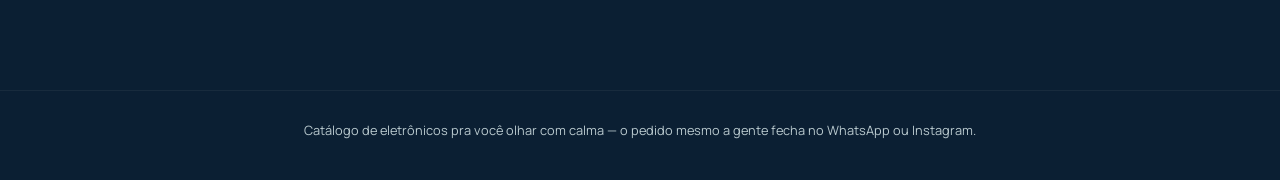
==== commit 2a8b40ba: "notebook em formato svg removido" ====
--- a/index.html
+++ b/index.html
@@ -69,31 +69,6 @@
       </div>
     </div>
 
-    <!-- Animação decorativa: um computador de frente pro visitante, com uma
-         telinha animada (barras tipo "gráfico" pulsando + luz piscando),
-         reforçando visualmente "catálogo de eletrônicos" no espaço vazio
-         ao lado do texto. Escondida em telas pequenas (ver CSS). -->
-    <div class="hero-art" aria-hidden="true">
-      <svg viewBox="0 0 240 210" class="chip-svg">
-        <g class="monitor-float">
-          <!-- base e pé do monitor -->
-          <rect x="100" y="150" width="16" height="20" fill="#132E43" />
-          <rect x="72" y="172" width="72" height="9" rx="4" fill="#132E43" />
-          <!-- moldura do monitor -->
-          <rect x="24" y="18" width="168" height="128" rx="10" fill="#132E43" stroke="#FFC857" stroke-width="3" />
-          <!-- tela -->
-          <rect x="36" y="30" width="144" height="104" rx="4" fill="#0B1F33" />
-          <!-- luz indicadora piscando, tipo "ao vivo" -->
-          <circle class="chip-led" cx="48" cy="42" r="4" fill="#35D0BA" />
-          <!-- barrinhas animadas, tipo gráfico na tela -->
-          <rect class="screen-bar bar1" x="60" y="90" width="14" height="30" fill="#FFC857" />
-          <rect class="screen-bar bar2" x="82" y="90" width="14" height="30" fill="#FF8066" />
-          <rect class="screen-bar bar3" x="104" y="90" width="14" height="30" fill="#35D0BA" />
-          <rect class="screen-bar bar4" x="126" y="90" width="14" height="30" fill="#FFC857" />
-          <rect class="screen-bar bar5" x="148" y="90" width="14" height="30" fill="#FF8066" />
-        </g>
-      </svg>
-    </div>
   </section>
 
   <!-- ===================== CATÁLOGO ===================== -->
--- a/css/style.css
+++ b/css/style.css
@@ -223,44 +223,6 @@
   transition: transform 0.15s ease, box-shadow 0.15s ease;
 }
 .btn-primary:hover { transform: translateY(-2px); box-shadow: 0 10px 24px rgba(228, 87, 46, 0.35); }
-
-/* ---------- Animação decorativa do hero (computador) ---------- */
-
-.hero-art {
-  flex-shrink: 0;
-  width: clamp(160px, 20vw, 260px);
-  display: flex;
-  align-items: center;
-  justify-content: center;
-}
-.chip-svg { width: 100%; height: auto; overflow: visible; }
-
-@keyframes monitor-float {
-  0%, 100% { transform: translateY(0); }
-  50% { transform: translateY(-10px); }
-}
-.monitor-float { animation: monitor-float 4.5s ease-in-out infinite; transform-origin: center; }
-
-@keyframes led-blink {
-  0%, 100% { opacity: 1; }
-  50% { opacity: 0.25; }
-}
-.chip-led { animation: led-blink 1.6s ease-in-out infinite; }
-
-.screen-bar {
-  transform-box: fill-box;
-  transform-origin: bottom;
-  animation: bar-pulse 1.8s ease-in-out infinite;
-}
-@keyframes bar-pulse {
-  0%, 100% { transform: scaleY(0.4); }
-  50% { transform: scaleY(1); }
-}
-.bar1 { animation-delay: 0s; }
-.bar2 { animation-delay: 0.25s; }
-.bar3 { animation-delay: 0.5s; }
-.bar4 { animation-delay: 0.75s; }
-.bar5 { animation-delay: 0.35s; }
 
 /* ---------- Filtros ---------- */
 
@@ -1082,12 +1044,10 @@
 /* ---------- Responsivo ---------- */
 
 @media (max-width: 860px) {
-  .hero-art { width: clamp(110px, 26vw, 160px); }
 }
 
 @media (max-width: 640px) {
   .hero { flex-direction: column; align-items: flex-start; gap: 24px; padding: 12vw 5vw 8vw; }
-  .hero-art { width: 130px; align-self: center; }
   .topbar { padding: 16px 5vw; }
   .brand { font-size: 1.3rem; }
 }
